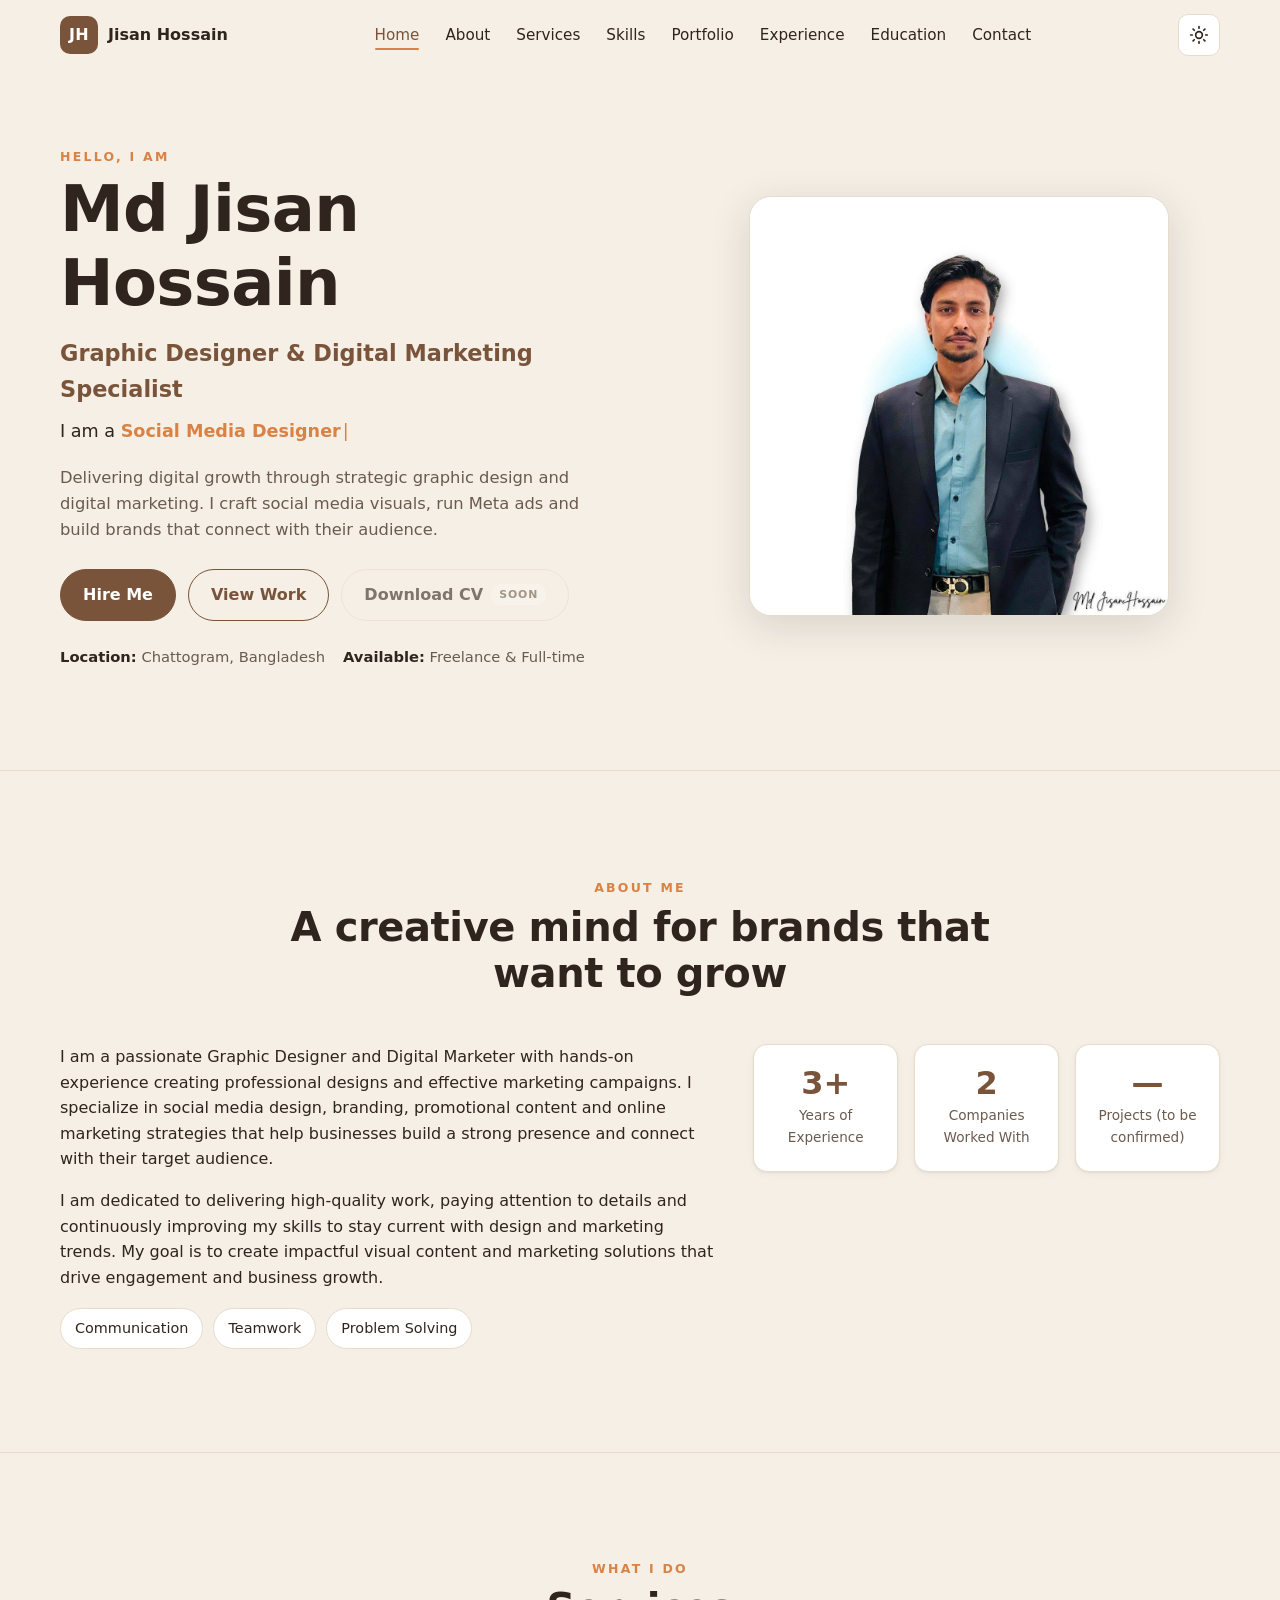
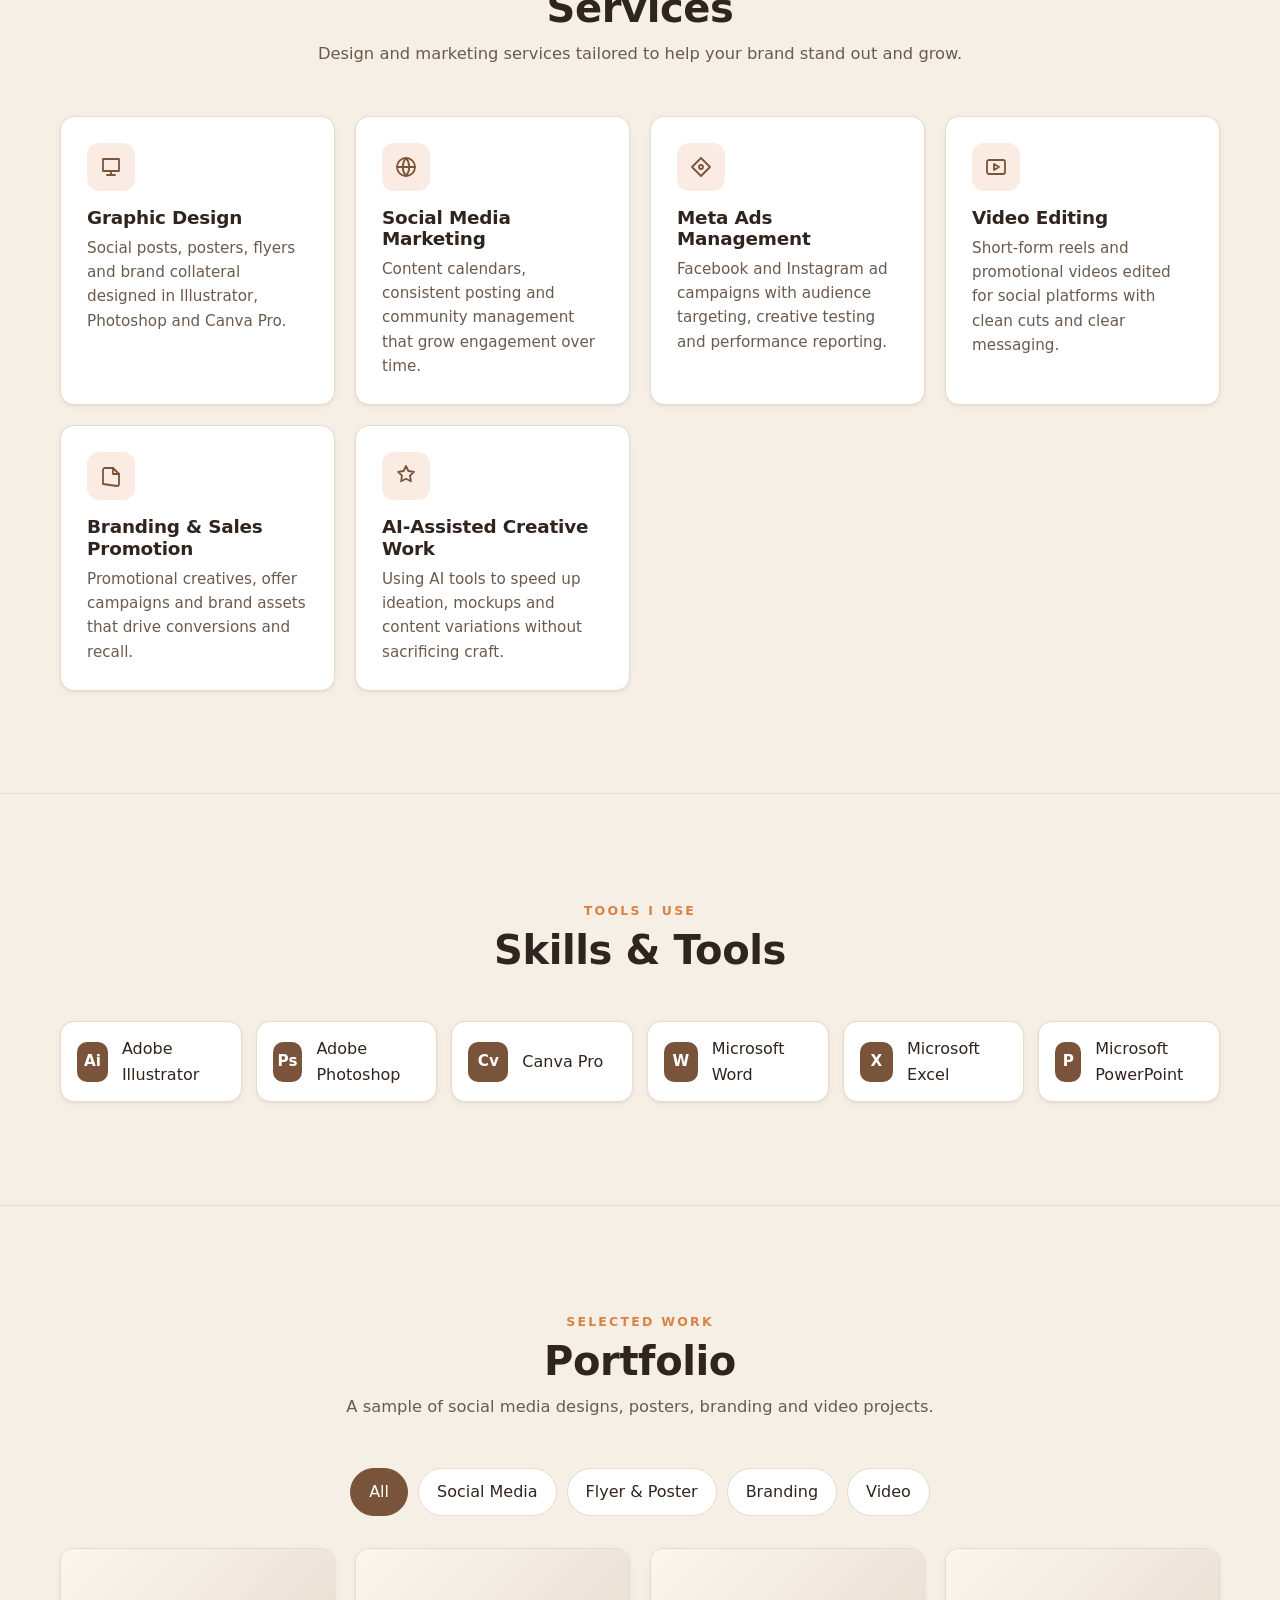
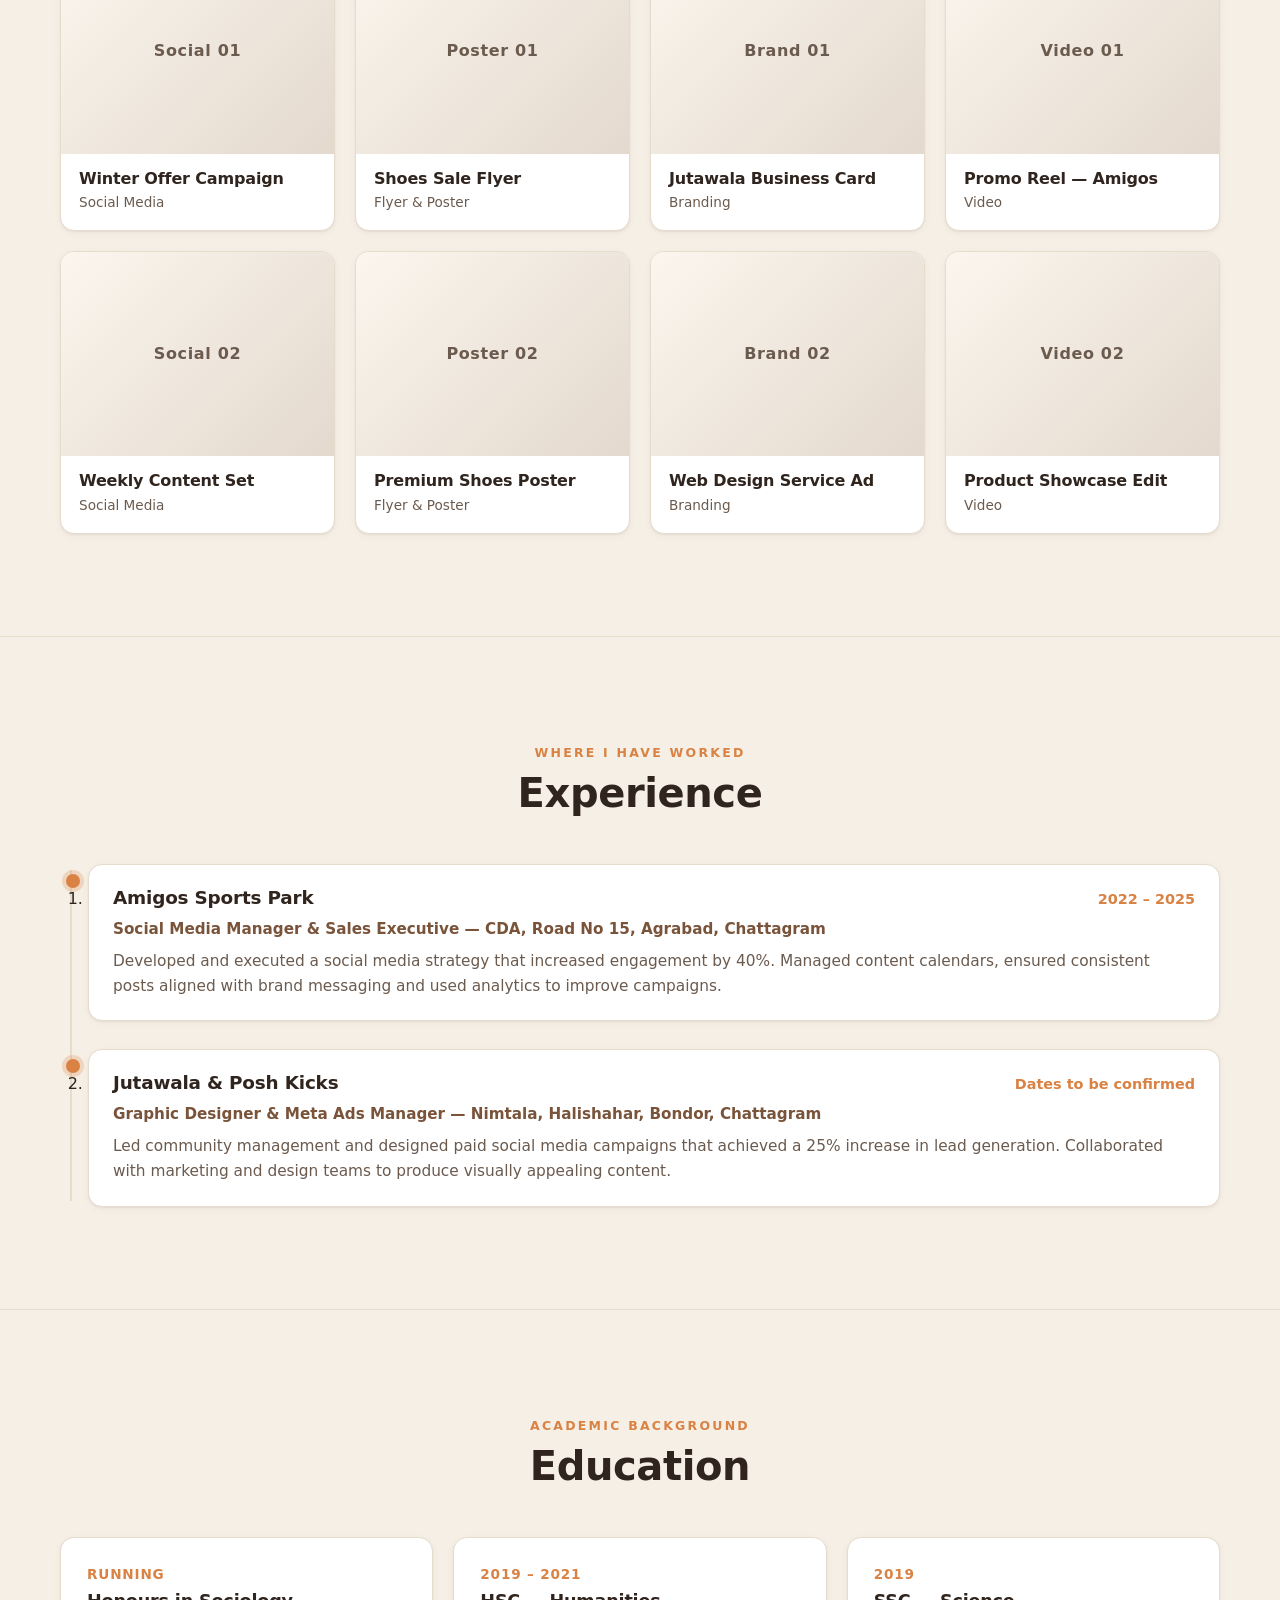
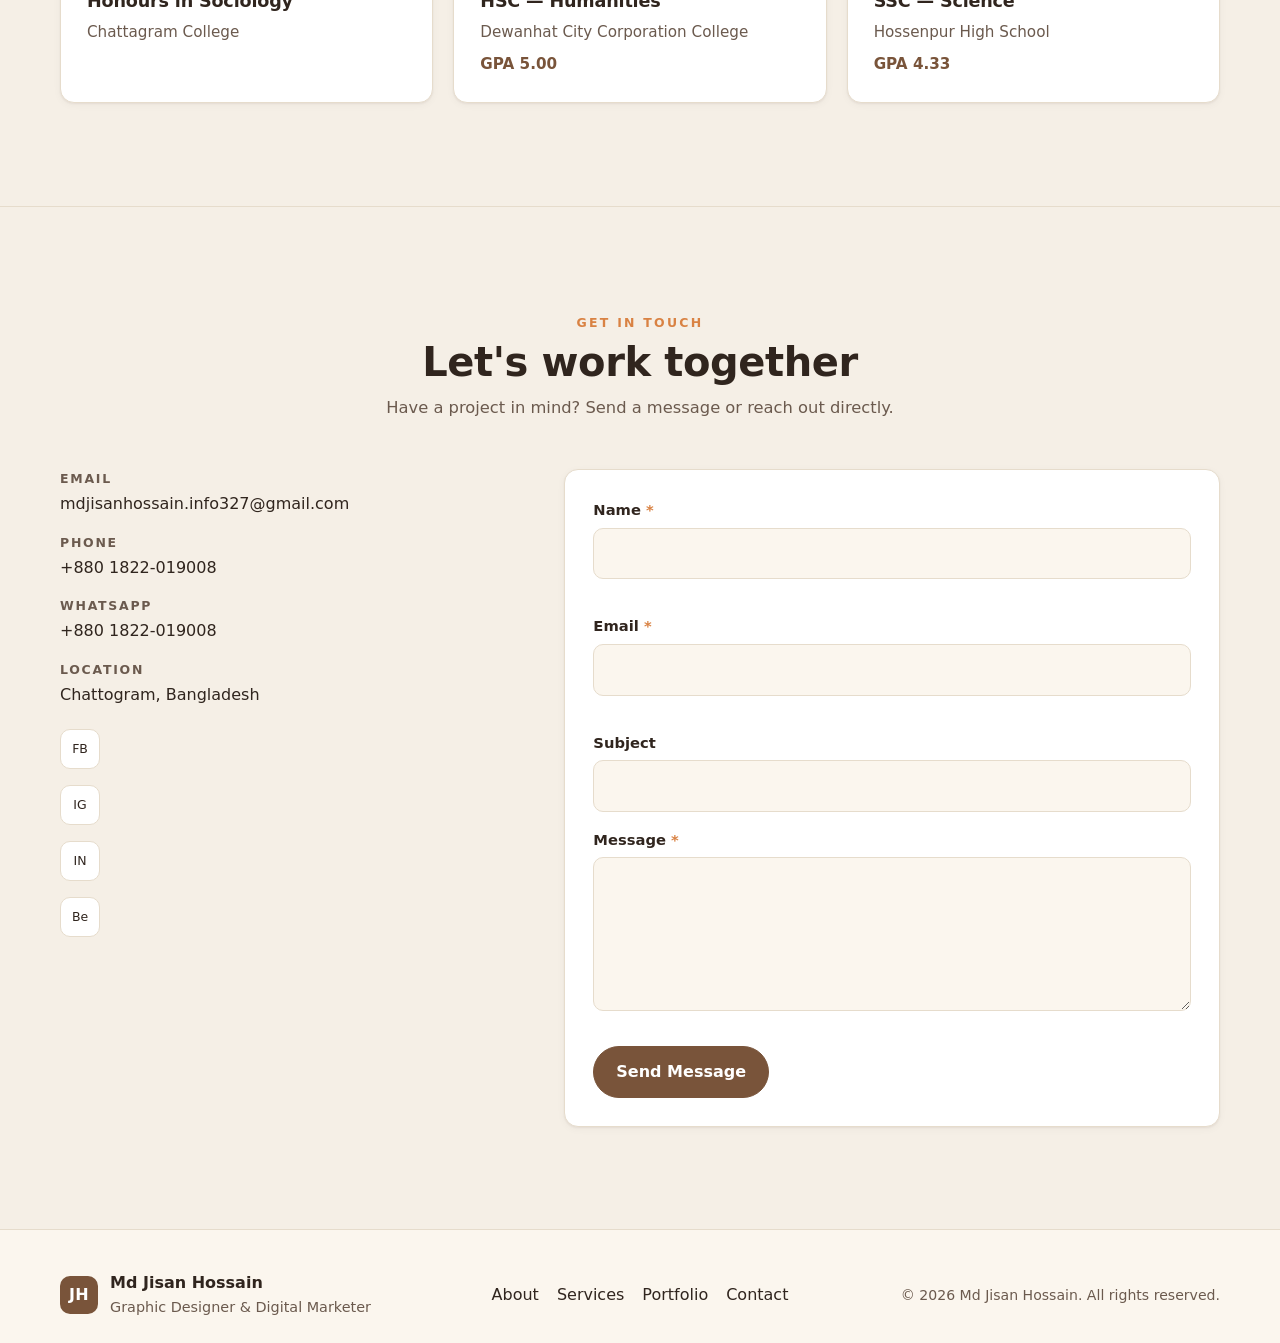
==== index.html @ ae1fb7b4 "Initial commit: Sprint 1 portfolio UI foundation" ====
<!DOCTYPE html>
<html lang="en" data-theme="light">
<head>
  <meta charset="UTF-8" />
  <meta name="viewport" content="width=device-width, initial-scale=1.0" />
  <meta name="description" content="Md Jisan Hossain — Graphic Designer and Digital Marketing Specialist based in Chattogram, Bangladesh. Social media design, Meta Ads, branding and video editing." />
  <meta name="theme-color" content="#79543A" />
  <meta name="robots" content="index, follow" />

  <meta property="og:type" content="website" />
  <meta property="og:title" content="Md Jisan Hossain — Graphic Designer & Digital Marketing Specialist" />
  <meta property="og:description" content="Portfolio of Md Jisan Hossain. Social media design, Meta Ads, branding and video editing." />
  <meta property="og:image" content="assets/images/og-image-placeholder.svg" />
  <meta property="og:locale" content="en_US" />

  <meta name="twitter:card" content="summary_large_image" />
  <meta name="twitter:title" content="Md Jisan Hossain — Portfolio" />
  <meta name="twitter:description" content="Graphic Designer & Digital Marketing Specialist." />
  <meta name="twitter:image" content="assets/images/og-image-placeholder.svg" />

  <link rel="icon" type="image/svg+xml" href="assets/icons/favicon.svg" />
  <link rel="stylesheet" href="css/style.css" />

  <title>Md Jisan Hossain — Graphic Designer & Digital Marketing Specialist</title>

  <script type="application/ld+json">
  {
    "@context": "https://schema.org",
    "@type": "Person",
    "name": "Md Jisan Hossain",
    "jobTitle": "Graphic Designer & Digital Marketing Specialist",
    "worksFor": [
      { "@type": "Organization", "name": "Amigos Sports Park" },
      { "@type": "Organization", "name": "Jutawala & Posh Kicks" }
    ],
    "address": {
      "@type": "PostalAddress",
      "addressLocality": "Chattogram",
      "addressCountry": "BD"
    },
    "knowsAbout": [
      "Graphic Design",
      "Social Media Marketing",
      "Meta Ads",
      "Video Editing",
      "Branding"
    ]
  }
  </script>
</head>
<body>
  <a class="skip-link" href="#main">Skip to main content</a>

  <!-- ========== NAVBAR ========== -->
  <header class="site-header" id="siteHeader">
    <div class="container nav-wrap">
      <a href="#home" class="brand" aria-label="Md Jisan Hossain — Home">
        <span class="brand-mark" aria-hidden="true">JH</span>
        <span class="brand-text">Jisan Hossain</span>
      </a>

      <nav class="nav" id="primaryNav" aria-label="Primary">
        <ul class="nav-list">
          <li><a href="#home" class="nav-link is-active">Home</a></li>
          <li><a href="#about" class="nav-link">About</a></li>
          <li><a href="#services" class="nav-link">Services</a></li>
          <li><a href="#skills" class="nav-link">Skills</a></li>
          <li><a href="#portfolio" class="nav-link">Portfolio</a></li>
          <li><a href="#experience" class="nav-link">Experience</a></li>
          <li><a href="#education" class="nav-link">Education</a></li>
          <li><a href="#contact" class="nav-link">Contact</a></li>
        </ul>
      </nav>

      <div class="nav-actions">
        <button class="theme-toggle" id="themeToggle" type="button" aria-label="Toggle dark mode" aria-pressed="false">
          <svg class="icon icon-sun" viewBox="0 0 24 24" aria-hidden="true"><circle cx="12" cy="12" r="4"/><path d="M12 2v2M12 20v2M4.93 4.93l1.41 1.41M17.66 17.66l1.41 1.41M2 12h2M20 12h2M4.93 19.07l1.41-1.41M17.66 6.34l1.41-1.41"/></svg>
          <svg class="icon icon-moon" viewBox="0 0 24 24" aria-hidden="true"><path d="M21 12.79A9 9 0 1 1 11.21 3 7 7 0 0 0 21 12.79z"/></svg>
        </button>

        <button class="menu-toggle" id="menuToggle" type="button" aria-label="Open menu" aria-expanded="false" aria-controls="primaryNav">
          <span></span><span></span><span></span>
        </button>
      </div>
    </div>
  </header>

  <main id="main">
    <!-- ========== HERO ========== -->
    <section class="section hero" id="home">
      <div class="container hero-grid">
        <div class="hero-text">
          <p class="eyebrow">Hello, I am</p>
          <h1 class="hero-name">Md Jisan Hossain</h1>
          <p class="hero-title">Graphic Designer &amp; Digital Marketing Specialist</p>
          <p class="hero-role">
            I am a
            <span class="typed-text" id="typedText" data-roles='["Social Media Designer","Meta Ads Specialist","Video Editor","Brand Promoter"]'>Social Media Designer</span><span class="typed-caret" aria-hidden="true">|</span>
          </p>
          <p class="hero-desc">
            Delivering digital growth through strategic graphic design and digital marketing. I craft social media visuals, run Meta ads and build brands that connect with their audience.
          </p>
          <div class="hero-cta">
            <a href="#contact" class="btn btn-primary">Hire Me</a>
            <a href="#portfolio" class="btn btn-outline">View Work</a>
            <a href="#" class="btn btn-ghost is-disabled" aria-disabled="true" title="CV coming soon" data-cv-link>
              Download CV
              <span class="badge-soft">soon</span>
            </a>
          </div>
          <ul class="hero-meta">
            <li><strong>Location:</strong> Chattogram, Bangladesh</li>
            <li><strong>Available:</strong> Freelance &amp; Full-time</li>
          </ul>
        </div>

        <div class="hero-visual">
          <div class="portrait-frame">
            <div class="portrait-glow" aria-hidden="true"></div>
            <img
              src="assets/images/jisan-portrait.jpg"
              alt="Portrait of Md Jisan Hossain"
              class="portrait-img"
              width="520" height="520"
              loading="eager"
              decoding="async"
            />
          </div>
        </div>
      </div>
    </section>

    <!-- ========== ABOUT ========== -->
    <section class="section about" id="about">
      <div class="container">
        <header class="section-head">
          <p class="eyebrow">About Me</p>
          <h2 class="section-title">A creative mind for brands that want to grow</h2>
        </header>

        <div class="about-grid">
          <div class="about-copy">
            <p>
              I am a passionate Graphic Designer and Digital Marketer with hands-on experience creating professional designs and effective marketing campaigns. I specialize in social media design, branding, promotional content and online marketing strategies that help businesses build a strong presence and connect with their target audience.
            </p>
            <p>
              I am dedicated to delivering high-quality work, paying attention to details and continuously improving my skills to stay current with design and marketing trends. My goal is to create impactful visual content and marketing solutions that drive engagement and business growth.
            </p>

            <ul class="chip-row" aria-label="Soft skills">
              <li class="chip">Communication</li>
              <li class="chip">Teamwork</li>
              <li class="chip">Problem Solving</li>
            </ul>
          </div>

          <aside class="about-stats" aria-label="Key stats">
            <div class="stat">
              <div class="stat-value" data-count="3">3+</div>
              <div class="stat-label">Years of Experience</div>
            </div>
            <div class="stat">
              <div class="stat-value" data-count="2">2</div>
              <div class="stat-label">Companies Worked With</div>
            </div>
            <div class="stat">
              <div class="stat-value">—</div>
              <div class="stat-label">Projects (to be confirmed)</div>
            </div>
          </aside>
        </div>
      </div>
    </section>

    <!-- ========== SERVICES ========== -->
    <section class="section services" id="services">
      <div class="container">
        <header class="section-head">
          <p class="eyebrow">What I Do</p>
          <h2 class="section-title">Services</h2>
          <p class="section-sub">Design and marketing services tailored to help your brand stand out and grow.</p>
        </header>

        <div class="card-grid">
          <article class="card service-card">
            <div class="card-icon" aria-hidden="true">
              <svg viewBox="0 0 24 24"><path d="M4 4h16v12H4z"/><path d="M8 20h8M12 16v4"/></svg>
            </div>
            <h3>Graphic Design</h3>
            <p>Social posts, posters, flyers and brand collateral designed in Illustrator, Photoshop and Canva Pro.</p>
          </article>

          <article class="card service-card">
            <div class="card-icon" aria-hidden="true">
              <svg viewBox="0 0 24 24"><circle cx="12" cy="12" r="9"/><path d="M3 12h18M12 3a14 14 0 0 1 0 18M12 3a14 14 0 0 0 0 18"/></svg>
            </div>
            <h3>Social Media Marketing</h3>
            <p>Content calendars, consistent posting and community management that grow engagement over time.</p>
          </article>

          <article class="card service-card">
            <div class="card-icon" aria-hidden="true">
              <svg viewBox="0 0 24 24"><path d="M3 12l9-9 9 9-9 9z"/><circle cx="12" cy="12" r="2"/></svg>
            </div>
            <h3>Meta Ads Management</h3>
            <p>Facebook and Instagram ad campaigns with audience targeting, creative testing and performance reporting.</p>
          </article>

          <article class="card service-card">
            <div class="card-icon" aria-hidden="true">
              <svg viewBox="0 0 24 24"><rect x="3" y="5" width="18" height="14" rx="2"/><path d="M10 9l5 3-5 3z"/></svg>
            </div>
            <h3>Video Editing</h3>
            <p>Short-form reels and promotional videos edited for social platforms with clean cuts and clear messaging.</p>
          </article>

          <article class="card service-card">
            <div class="card-icon" aria-hidden="true">
              <svg viewBox="0 0 24 24"><path d="M4 20V6a2 2 0 0 1 2-2h8l6 6v10a2 2 0 0 1-2 2z"/><path d="M14 4v6h6"/></svg>
            </div>
            <h3>Branding &amp; Sales Promotion</h3>
            <p>Promotional creatives, offer campaigns and brand assets that drive conversions and recall.</p>
          </article>

          <article class="card service-card">
            <div class="card-icon" aria-hidden="true">
              <svg viewBox="0 0 24 24"><path d="M12 2l2.4 5 5.6.8-4 3.9.9 5.6L12 14.8 7.1 17.3 8 11.7 4 7.8 9.6 7z"/></svg>
            </div>
            <h3>AI-Assisted Creative Work</h3>
            <p>Using AI tools to speed up ideation, mockups and content variations without sacrificing craft.</p>
          </article>
        </div>
      </div>
    </section>

    <!-- ========== SKILLS / TOOLS ========== -->
    <section class="section skills" id="skills">
      <div class="container">
        <header class="section-head">
          <p class="eyebrow">Tools I Use</p>
          <h2 class="section-title">Skills &amp; Tools</h2>
        </header>

        <ul class="tool-grid" role="list">
          <li class="tool">
            <span class="tool-badge" aria-hidden="true">Ai</span>
            <span class="tool-name">Adobe Illustrator</span>
          </li>
          <li class="tool">
            <span class="tool-badge" aria-hidden="true">Ps</span>
            <span class="tool-name">Adobe Photoshop</span>
          </li>
          <li class="tool">
            <span class="tool-badge" aria-hidden="true">Cv</span>
            <span class="tool-name">Canva Pro</span>
          </li>
          <li class="tool">
            <span class="tool-badge" aria-hidden="true">W</span>
            <span class="tool-name">Microsoft Word</span>
          </li>
          <li class="tool">
            <span class="tool-badge" aria-hidden="true">X</span>
            <span class="tool-name">Microsoft Excel</span>
          </li>
          <li class="tool">
            <span class="tool-badge" aria-hidden="true">P</span>
            <span class="tool-name">Microsoft PowerPoint</span>
          </li>
        </ul>
      </div>
    </section>

    <!-- ========== PORTFOLIO ========== -->
    <section class="section portfolio" id="portfolio">
      <div class="container">
        <header class="section-head">
          <p class="eyebrow">Selected Work</p>
          <h2 class="section-title">Portfolio</h2>
          <p class="section-sub">A sample of social media designs, posters, branding and video projects.</p>
        </header>

        <div class="filter-bar" role="tablist" aria-label="Portfolio filters">
          <button class="filter is-active" role="tab" aria-selected="true" data-filter="all">All</button>
          <button class="filter" role="tab" aria-selected="false" data-filter="social">Social Media</button>
          <button class="filter" role="tab" aria-selected="false" data-filter="poster">Flyer &amp; Poster</button>
          <button class="filter" role="tab" aria-selected="false" data-filter="branding">Branding</button>
          <button class="filter" role="tab" aria-selected="false" data-filter="video">Video</button>
        </div>

        <div class="portfolio-grid" id="portfolioGrid">
          <!-- 8 placeholder items -->
          <figure class="work" data-category="social">
            <div class="work-media"><span class="work-placeholder" aria-hidden="true">Social 01</span></div>
            <figcaption><h3>Winter Offer Campaign</h3><p>Social Media</p></figcaption>
          </figure>
          <figure class="work" data-category="poster">
            <div class="work-media"><span class="work-placeholder" aria-hidden="true">Poster 01</span></div>
            <figcaption><h3>Shoes Sale Flyer</h3><p>Flyer &amp; Poster</p></figcaption>
          </figure>
          <figure class="work" data-category="branding">
            <div class="work-media"><span class="work-placeholder" aria-hidden="true">Brand 01</span></div>
            <figcaption><h3>Jutawala Business Card</h3><p>Branding</p></figcaption>
          </figure>
          <figure class="work" data-category="video">
            <div class="work-media"><span class="work-placeholder" aria-hidden="true">Video 01</span></div>
            <figcaption><h3>Promo Reel — Amigos</h3><p>Video</p></figcaption>
          </figure>
          <figure class="work" data-category="social">
            <div class="work-media"><span class="work-placeholder" aria-hidden="true">Social 02</span></div>
            <figcaption><h3>Weekly Content Set</h3><p>Social Media</p></figcaption>
          </figure>
          <figure class="work" data-category="poster">
            <div class="work-media"><span class="work-placeholder" aria-hidden="true">Poster 02</span></div>
            <figcaption><h3>Premium Shoes Poster</h3><p>Flyer &amp; Poster</p></figcaption>
          </figure>
          <figure class="work" data-category="branding">
            <div class="work-media"><span class="work-placeholder" aria-hidden="true">Brand 02</span></div>
            <figcaption><h3>Web Design Service Ad</h3><p>Branding</p></figcaption>
          </figure>
          <figure class="work" data-category="video">
            <div class="work-media"><span class="work-placeholder" aria-hidden="true">Video 02</span></div>
            <figcaption><h3>Product Showcase Edit</h3><p>Video</p></figcaption>
          </figure>
        </div>
      </div>
    </section>

    <!-- ========== EXPERIENCE ========== -->
    <section class="section experience" id="experience">
      <div class="container">
        <header class="section-head">
          <p class="eyebrow">Where I Have Worked</p>
          <h2 class="section-title">Experience</h2>
        </header>

        <ol class="timeline">
          <li class="timeline-item">
            <div class="timeline-dot" aria-hidden="true"></div>
            <div class="timeline-card">
              <div class="timeline-head">
                <h3>Amigos Sports Park</h3>
                <span class="timeline-period">2022 – 2025</span>
              </div>
              <p class="timeline-role">Social Media Manager &amp; Sales Executive — CDA, Road No 15, Agrabad, Chattagram</p>
              <p>Developed and executed a social media strategy that increased engagement by 40%. Managed content calendars, ensured consistent posts aligned with brand messaging and used analytics to improve campaigns.</p>
            </div>
          </li>

          <li class="timeline-item">
            <div class="timeline-dot" aria-hidden="true"></div>
            <div class="timeline-card">
              <div class="timeline-head">
                <h3>Jutawala &amp; Posh Kicks</h3>
                <span class="timeline-period">Dates to be confirmed</span>
              </div>
              <p class="timeline-role">Graphic Designer &amp; Meta Ads Manager — Nimtala, Halishahar, Bondor, Chattagram</p>
              <p>Led community management and designed paid social media campaigns that achieved a 25% increase in lead generation. Collaborated with marketing and design teams to produce visually appealing content.</p>
            </div>
          </li>
        </ol>
      </div>
    </section>

    <!-- ========== EDUCATION ========== -->
    <section class="section education" id="education">
      <div class="container">
        <header class="section-head">
          <p class="eyebrow">Academic Background</p>
          <h2 class="section-title">Education</h2>
        </header>

        <div class="card-grid edu-grid">
          <article class="card edu-card">
            <p class="edu-year">Running</p>
            <h3>Honours in Sociology</h3>
            <p>Chattagram College</p>
          </article>
          <article class="card edu-card">
            <p class="edu-year">2019 – 2021</p>
            <h3>HSC — Humanities</h3>
            <p>Dewanhat City Corporation College</p>
            <p class="edu-gpa">GPA 5.00</p>
          </article>
          <article class="card edu-card">
            <p class="edu-year">2019</p>
            <h3>SSC — Science</h3>
            <p>Hossenpur High School</p>
            <p class="edu-gpa">GPA 4.33</p>
          </article>
        </div>
      </div>
    </section>

    <!-- ========== CONTACT ========== -->
    <section class="section contact" id="contact">
      <div class="container">
        <header class="section-head">
          <p class="eyebrow">Get In Touch</p>
          <h2 class="section-title">Let's work together</h2>
          <p class="section-sub">Have a project in mind? Send a message or reach out directly.</p>
        </header>

        <div class="contact-grid">
          <aside class="contact-info" aria-label="Contact details">
            <ul>
              <li>
                <span class="info-label">Email</span>
                <a href="mailto:mdjisanhossain.info327@gmail.com">mdjisanhossain.info327@gmail.com</a>
              </li>
              <li>
                <span class="info-label">Phone</span>
                <a href="tel:+8801822019008">+880 1822-019008</a>
              </li>
              <li>
                <span class="info-label">WhatsApp</span>
                <a href="https://wa.me/8801822019008" rel="noopener">+880 1822-019008</a>
              </li>
              <li>
                <span class="info-label">Location</span>
                <span>Chattogram, Bangladesh</span>
              </li>
            </ul>

            <ul class="social-row" aria-label="Social profiles">
              <li><a href="#" aria-label="Facebook (coming soon)" class="social-link">FB</a></li>
              <li><a href="#" aria-label="Instagram (coming soon)" class="social-link">IG</a></li>
              <li><a href="#" aria-label="LinkedIn (coming soon)" class="social-link">IN</a></li>
              <li><a href="#" aria-label="Behance (coming soon)" class="social-link">Be</a></li>
            </ul>
          </aside>

          <form class="contact-form card" id="contactForm" novalidate>
            <div class="field">
              <label for="cf-name">Name <span class="req" aria-hidden="true">*</span></label>
              <input id="cf-name" name="name" type="text" required autocomplete="name" />
              <small class="field-msg" data-for="cf-name"></small>
            </div>
            <div class="field">
              <label for="cf-email">Email <span class="req" aria-hidden="true">*</span></label>
              <input id="cf-email" name="email" type="email" required autocomplete="email" />
              <small class="field-msg" data-for="cf-email"></small>
            </div>
            <div class="field">
              <label for="cf-subject">Subject</label>
              <input id="cf-subject" name="subject" type="text" />
            </div>
            <div class="field">
              <label for="cf-message">Message <span class="req" aria-hidden="true">*</span></label>
              <textarea id="cf-message" name="message" rows="5" required></textarea>
              <small class="field-msg" data-for="cf-message"></small>
            </div>
            <div class="form-footer">
              <button type="submit" class="btn btn-primary">Send Message</button>
              <p class="form-status" id="formStatus" role="status" aria-live="polite"></p>
            </div>
          </form>
        </div>
      </div>
    </section>
  </main>

  <!-- ========== FOOTER ========== -->
  <footer class="site-footer">
    <div class="container footer-wrap">
      <div class="footer-brand">
        <span class="brand-mark" aria-hidden="true">JH</span>
        <div>
          <p class="footer-name">Md Jisan Hossain</p>
          <p class="footer-tag">Graphic Designer &amp; Digital Marketer</p>
        </div>
      </div>

      <ul class="footer-nav" aria-label="Footer">
        <li><a href="#about">About</a></li>
        <li><a href="#services">Services</a></li>
        <li><a href="#portfolio">Portfolio</a></li>
        <li><a href="#contact">Contact</a></li>
      </ul>

      <p class="footer-copy">&copy; <span id="year">2026</span> Md Jisan Hossain. All rights reserved.</p>
    </div>

    <button class="to-top" id="toTop" type="button" aria-label="Back to top">
      <svg viewBox="0 0 24 24" aria-hidden="true"><path d="M12 5l-7 7h4v7h6v-7h4z"/></svg>
    </button>
  </footer>

  <script src="js/config.js"></script>
  <script src="js/main.js"></script>
</body>
</html>
---- css/style.css ----
/* =========================================================
   Md Jisan Hossain — Portfolio
   Sprint 1: Foundation & UI (mobile-first, responsive)
   ========================================================= */

/* ---------- Tokens ---------- */
:root {
  --beige: #F5EFE6;
  --brown: #79543A;
  --brown-dark: #5B3F2A;
  --brown-darker: #30251E;
  --orange: #D98243;
  --orange-dark: #B96A32;
  --surface: #FFFFFF;
  --surface-2: #FBF6EE;
  --ink: #30251E;
  --ink-muted: #6B5A4E;
  --border: #E6DCCC;
  --dark-bg: #211C18;
  --dark-surface: #2A231D;
  --dark-surface-2: #342C24;
  --dark-border: #40352C;
  --dark-ink: #F3EADD;
  --dark-ink-muted: #BFB1A0;

  --bg: var(--beige);
  --fg: var(--ink);
  --muted: var(--ink-muted);
  --card: var(--surface);
  --card-2: var(--surface-2);
  --line: var(--border);
  --accent: var(--orange);
  --accent-ink: #fff;
  --brand: var(--brown);

  --radius: 14px;
  --radius-lg: 22px;
  --radius-pill: 999px;
  --shadow-sm: 0 1px 2px rgba(48,37,30,.06), 0 2px 8px rgba(48,37,30,.04);
  --shadow-md: 0 4px 14px rgba(48,37,30,.08), 0 10px 30px rgba(48,37,30,.06);
  --shadow-lg: 0 10px 40px rgba(48,37,30,.14);

  --maxw: 1200px;
  --gutter: 20px;
  --section-y: clamp(56px, 8vw, 112px);

  --font-head: "Manrope", ui-sans-serif, system-ui, -apple-system, "Segoe UI", Roboto, "Helvetica Neue", Arial, sans-serif;
  --font-body: "Inter", ui-sans-serif, system-ui, -apple-system, "Segoe UI", Roboto, "Helvetica Neue", Arial, sans-serif;

  --t-fast: 160ms ease;
  --t-med: 240ms ease;
}

:root[data-theme="dark"] {
  --bg: var(--dark-bg);
  --fg: var(--dark-ink);
  --muted: var(--dark-ink-muted);
  --card: var(--dark-surface);
  --card-2: var(--dark-surface-2);
  --line: var(--dark-border);
  --brand: #D7A47F;
  --accent: #E59255;
  --accent-ink: #1A130D;
  --shadow-sm: 0 1px 2px rgba(0,0,0,.3), 0 2px 8px rgba(0,0,0,.25);
  --shadow-md: 0 4px 14px rgba(0,0,0,.35), 0 10px 30px rgba(0,0,0,.3);
  --shadow-lg: 0 10px 40px rgba(0,0,0,.45);
}

/* ---------- Reset ---------- */
*, *::before, *::after { box-sizing: border-box; }
html { scroll-behavior: smooth; -webkit-text-size-adjust: 100%; }
body {
  margin: 0;
  font-family: var(--font-body);
  color: var(--fg);
  background: var(--bg);
  line-height: 1.6;
  -webkit-font-smoothing: antialiased;
  text-rendering: optimizeLegibility;
  overflow-x: hidden;
}
img, svg, video { display: block; max-width: 100%; }
img { height: auto; }
button { font: inherit; cursor: pointer; }
a { color: var(--brand); text-decoration: none; transition: color var(--t-fast); }
a:hover { color: var(--accent); }
ul { list-style: none; margin: 0; padding: 0; }
h1,h2,h3,h4 { font-family: var(--font-head); color: var(--fg); line-height: 1.15; margin: 0 0 .5em; letter-spacing: -0.01em; }
p { margin: 0 0 1em; }

:focus-visible {
  outline: 3px solid var(--accent);
  outline-offset: 3px;
  border-radius: 6px;
}

.skip-link {
  position: absolute; left: -9999px; top: 8px;
  background: var(--brand); color: #fff; padding: 10px 14px; border-radius: 8px;
  z-index: 1000;
}
.skip-link:focus { left: 8px; }

/* ---------- Layout ---------- */
.container {
  width: 100%;
  max-width: var(--maxw);
  margin: 0 auto;
  padding: 0 var(--gutter);
}
.section {
  padding-top: var(--section-y);
  padding-bottom: var(--section-y);
}
.section + .section { border-top: 1px solid var(--line); }

.section-head { text-align: center; max-width: 720px; margin: 0 auto 48px; }
.section-title { font-size: clamp(1.75rem, 3.5vw, 2.5rem); margin-bottom: 10px; }
.section-sub { color: var(--muted); font-size: 1.02rem; }
.eyebrow {
  display: inline-block;
  font-size: .78rem; letter-spacing: .18em; text-transform: uppercase;
  color: var(--accent); font-weight: 700; margin: 0 0 .5em;
}

/* ---------- Buttons ---------- */
.btn {
  display: inline-flex; align-items: center; justify-content: center; gap: 8px;
  padding: 12px 22px; border-radius: var(--radius-pill);
  font-weight: 600; font-family: var(--font-head);
  border: 1.5px solid transparent;
  transition: transform var(--t-fast), background var(--t-fast), color var(--t-fast), border-color var(--t-fast), box-shadow var(--t-fast);
  min-height: 44px;
  text-align: center;
  white-space: nowrap;
}
.btn-primary { background: var(--brand); color: #fff; border-color: var(--brand); }
.btn-primary:hover { background: var(--brown-dark); border-color: var(--brown-dark); color: #fff; transform: translateY(-1px); box-shadow: var(--shadow-md); }
.btn-outline { background: transparent; color: var(--brand); border-color: var(--brand); }
.btn-outline:hover { background: var(--brand); color: #fff; transform: translateY(-1px); }
.btn-ghost { background: transparent; color: var(--fg); border-color: var(--line); }
.btn-ghost:hover { background: var(--card-2); }
.btn.is-disabled { opacity: .6; cursor: not-allowed; pointer-events: none; }
.badge-soft {
  font-size: .68rem; font-weight: 700; letter-spacing: .08em;
  padding: 2px 8px; border-radius: 999px; background: var(--card-2); color: var(--muted); text-transform: uppercase;
}

/* ---------- Header / Nav ---------- */
.site-header {
  position: sticky; top: 0; z-index: 100;
  background: color-mix(in srgb, var(--bg) 85%, transparent);
  backdrop-filter: saturate(140%) blur(10px);
  -webkit-backdrop-filter: saturate(140%) blur(10px);
  border-bottom: 1px solid transparent;
  transition: border-color var(--t-fast), background var(--t-fast);
}
.site-header.is-scrolled { border-bottom-color: var(--line); background: color-mix(in srgb, var(--bg) 95%, transparent); }

.nav-wrap {
  display: flex; align-items: center; justify-content: space-between;
  padding-top: 14px; padding-bottom: 14px; gap: 12px;
}
.brand {
  display: inline-flex; align-items: center; gap: 10px;
  color: var(--fg); font-weight: 700;
}
.brand-mark {
  display: inline-grid; place-items: center;
  width: 38px; height: 38px;
  background: var(--brand); color: #fff;
  border-radius: 10px;
  font-family: var(--font-head); font-weight: 800; letter-spacing: .02em;
}
.brand-text { font-family: var(--font-head); font-weight: 700; }

.nav-list {
  display: flex; gap: 6px; align-items: center;
}
.nav-link {
  color: var(--fg); font-weight: 500; font-size: .95rem;
  padding: 8px 12px; border-radius: 8px;
  position: relative;
}
.nav-link:hover { color: var(--brand); background: color-mix(in srgb, var(--brand) 8%, transparent); }
.nav-link.is-active { color: var(--brand); }
.nav-link.is-active::after {
  content: ""; position: absolute; left: 12px; right: 12px; bottom: 2px;
  height: 2px; background: var(--accent); border-radius: 2px;
}

.nav-actions { display: flex; align-items: center; gap: 8px; }

.theme-toggle, .menu-toggle {
  width: 42px; height: 42px; border-radius: 10px;
  background: var(--card); border: 1px solid var(--line);
  display: inline-grid; place-items: center;
  color: var(--fg);
}
.theme-toggle:hover, .menu-toggle:hover { border-color: var(--brand); color: var(--brand); }
.theme-toggle .icon { width: 20px; height: 20px; stroke: currentColor; fill: none; stroke-width: 2; stroke-linecap: round; stroke-linejoin: round; }
.theme-toggle .icon-moon { display: none; }
:root[data-theme="dark"] .theme-toggle .icon-sun { display: none; }
:root[data-theme="dark"] .theme-toggle .icon-moon { display: block; }

.menu-toggle { display: none; flex-direction: column; gap: 4px; }
.menu-toggle span { display: block; width: 20px; height: 2px; background: currentColor; border-radius: 2px; transition: transform var(--t-fast), opacity var(--t-fast); }
.menu-toggle[aria-expanded="true"] span:nth-child(1) { transform: translateY(6px) rotate(45deg); }
.menu-toggle[aria-expanded="true"] span:nth-child(2) { opacity: 0; }
.menu-toggle[aria-expanded="true"] span:nth-child(3) { transform: translateY(-6px) rotate(-45deg); }

/* ---------- Hero ---------- */
.hero { padding-top: clamp(40px, 6vw, 72px); }
.hero-grid {
  display: grid; grid-template-columns: 1fr; gap: 48px;
  align-items: center;
}
.hero-name {
  font-size: clamp(2.2rem, 6vw, 4rem);
  font-weight: 800;
  margin-bottom: .25em;
}
.hero-title {
  font-family: var(--font-head);
  font-size: clamp(1.1rem, 2.2vw, 1.4rem);
  color: var(--brand); font-weight: 600;
  margin-bottom: .4em;
}
.hero-role {
  font-size: 1.1rem; color: var(--fg);
  font-family: var(--font-head);
  margin-bottom: 1.1em;
  min-height: 1.6em;
}
.typed-text { color: var(--accent); font-weight: 700; }
.typed-caret { color: var(--accent); margin-left: 2px; animation: blink 1s steps(1) infinite; }
@keyframes blink { 50% { opacity: 0; } }

.hero-desc { color: var(--muted); max-width: 560px; margin-bottom: 1.6em; font-size: 1.02rem; }
.hero-cta { display: flex; flex-wrap: wrap; gap: 12px; margin-bottom: 24px; }
.hero-meta { color: var(--muted); font-size: .92rem; display: flex; flex-wrap: wrap; gap: 18px; }
.hero-meta strong { color: var(--fg); font-weight: 600; }

.hero-visual { display: flex; justify-content: center; }
.portrait-frame {
  position: relative;
  width: min(420px, 90vw);
  aspect-ratio: 1 / 1;
  border-radius: var(--radius-lg);
  overflow: hidden;
  background: var(--card-2);
  box-shadow: var(--shadow-lg);
  border: 1px solid var(--line);
}
.portrait-glow {
  position: absolute; inset: -20%;
  background: radial-gradient(closest-side, color-mix(in srgb, var(--accent) 25%, transparent), transparent 70%);
  z-index: 0;
}
.portrait-img {
  position: relative; z-index: 1;
  width: 100%; height: 100%;
  object-fit: cover; object-position: center top;
}

/* ---------- About ---------- */
.about-grid {
  display: grid; grid-template-columns: 1fr; gap: 40px;
}
.chip-row { display: flex; flex-wrap: wrap; gap: 10px; margin-top: 18px; }
.chip {
  padding: 8px 14px; border-radius: var(--radius-pill);
  background: var(--card); border: 1px solid var(--line);
  font-size: .9rem; color: var(--fg); font-weight: 500;
}
.about-stats {
  display: grid; grid-template-columns: repeat(auto-fit, minmax(130px, 1fr)); gap: 16px;
}
.stat {
  background: var(--card); border: 1px solid var(--line); border-radius: var(--radius);
  padding: 22px 18px; text-align: center;
  box-shadow: var(--shadow-sm);
}
.stat-value { font-family: var(--font-head); font-size: 2rem; font-weight: 800; color: var(--brand); line-height: 1; }
.stat-label { font-size: .85rem; color: var(--muted); margin-top: 6px; }

/* ---------- Cards grid ---------- */
.card-grid {
  display: grid; gap: 20px;
  grid-template-columns: repeat(auto-fit, minmax(260px, 1fr));
}
.card {
  background: var(--card); border: 1px solid var(--line);
  border-radius: var(--radius); padding: 26px;
  box-shadow: var(--shadow-sm);
  transition: transform var(--t-med), box-shadow var(--t-med), border-color var(--t-med);
}
.service-card:hover { transform: translateY(-3px); box-shadow: var(--shadow-md); border-color: color-mix(in srgb, var(--brand) 40%, var(--line)); }
.card h3 { font-size: 1.15rem; margin-bottom: 8px; }
.card p { color: var(--muted); margin: 0; font-size: .95rem; }
.card-icon {
  width: 48px; height: 48px; border-radius: 12px;
  background: color-mix(in srgb, var(--accent) 15%, transparent);
  color: var(--brand);
  display: grid; place-items: center;
  margin-bottom: 16px;
}
.card-icon svg { width: 24px; height: 24px; stroke: currentColor; fill: none; stroke-width: 1.8; stroke-linecap: round; stroke-linejoin: round; }

/* ---------- Skills / Tools ---------- */
.tool-grid {
  display: grid; gap: 14px;
  grid-template-columns: repeat(auto-fit, minmax(170px, 1fr));
}
.tool {
  display: flex; align-items: center; gap: 14px;
  background: var(--card); border: 1px solid var(--line);
  border-radius: var(--radius); padding: 14px 16px;
  box-shadow: var(--shadow-sm);
  transition: border-color var(--t-fast), transform var(--t-fast);
}
.tool:hover { border-color: var(--brand); transform: translateY(-2px); }
.tool-badge {
  display: grid; place-items: center;
  width: 40px; height: 40px; border-radius: 10px;
  background: var(--brand); color: #fff;
  font-family: var(--font-head); font-weight: 800; font-size: .95rem;
}
.tool-name { font-weight: 500; }

/* ---------- Portfolio ---------- */
.filter-bar {
  display: flex; flex-wrap: wrap; gap: 10px; justify-content: center;
  margin-bottom: 32px;
}
.filter {
  padding: 10px 18px; border-radius: var(--radius-pill);
  background: var(--card); border: 1px solid var(--line);
  color: var(--fg); font-weight: 500; min-height: 40px;
  transition: all var(--t-fast);
}
.filter:hover { border-color: var(--brand); color: var(--brand); }
.filter.is-active { background: var(--brand); color: #fff; border-color: var(--brand); }

.portfolio-grid {
  display: grid; gap: 20px;
  grid-template-columns: repeat(auto-fill, minmax(260px, 1fr));
}
.work {
  margin: 0;
  background: var(--card); border: 1px solid var(--line);
  border-radius: var(--radius); overflow: hidden;
  box-shadow: var(--shadow-sm);
  transition: transform var(--t-med), box-shadow var(--t-med);
  cursor: zoom-in;
}
.work:hover { transform: translateY(-3px); box-shadow: var(--shadow-md); }
.work-media {
  aspect-ratio: 4 / 3;
  background: linear-gradient(135deg, var(--card-2), color-mix(in srgb, var(--brand) 18%, var(--card-2)));
  display: grid; place-items: center;
  color: var(--muted);
  font-family: var(--font-head); font-weight: 700;
  letter-spacing: .04em;
}
.work-placeholder { font-size: 1rem; }
.work figcaption { padding: 16px 18px; }
.work figcaption h3 { font-size: 1rem; margin-bottom: 4px; }
.work figcaption p { color: var(--muted); font-size: .85rem; margin: 0; }

/* ---------- Timeline (Experience) ---------- */
.timeline { position: relative; padding-left: 28px; margin: 0; }
.timeline::before {
  content: ""; position: absolute; left: 10px; top: 6px; bottom: 6px;
  width: 2px; background: var(--line);
}
.timeline-item { position: relative; margin-bottom: 28px; }
.timeline-item:last-child { margin-bottom: 0; }
.timeline-dot {
  position: absolute; left: -22px; top: 10px;
  width: 14px; height: 14px; border-radius: 50%;
  background: var(--accent);
  box-shadow: 0 0 0 4px color-mix(in srgb, var(--accent) 25%, transparent);
}
.timeline-card {
  background: var(--card); border: 1px solid var(--line);
  border-radius: var(--radius); padding: 22px 24px;
  box-shadow: var(--shadow-sm);
}
.timeline-head {
  display: flex; flex-wrap: wrap; justify-content: space-between; align-items: baseline; gap: 10px;
  margin-bottom: 6px;
}
.timeline-head h3 { font-size: 1.15rem; margin: 0; }
.timeline-period { color: var(--accent); font-weight: 600; font-size: .9rem; }
.timeline-role { color: var(--brand); font-weight: 600; font-size: .95rem; margin: 0 0 8px; }
.timeline-card p:last-child { color: var(--muted); margin: 0; font-size: .96rem; }

/* ---------- Education ---------- */
.edu-card .edu-year { color: var(--accent); font-weight: 700; font-size: .85rem; letter-spacing: .06em; text-transform: uppercase; margin-bottom: 6px; }
.edu-card h3 { font-size: 1.1rem; }
.edu-card .edu-gpa { color: var(--brand); font-weight: 600; margin-top: 8px; }

/* ---------- Contact ---------- */
.contact-grid {
  display: grid; grid-template-columns: 1fr; gap: 28px;
}
.contact-info ul { display: grid; gap: 16px; }
.contact-info li { display: grid; gap: 2px; }
.info-label {
  font-size: .78rem; letter-spacing: .14em; text-transform: uppercase;
  color: var(--muted); font-weight: 700;
}
.contact-info a { color: var(--fg); font-weight: 500; word-break: break-word; }
.contact-info a:hover { color: var(--brand); }

.social-row { display: flex; gap: 10px; margin-top: 22px; }
.social-link {
  display: inline-grid; place-items: center;
  width: 40px; height: 40px; border-radius: 10px;
  background: var(--card); border: 1px solid var(--line);
  font-family: var(--font-head); font-weight: 700; font-size: .78rem;
  color: var(--fg);
}
.social-link:hover { background: var(--brand); color: #fff; border-color: var(--brand); }

.contact-form { display: grid; gap: 16px; padding: 28px; }
.field { display: grid; gap: 6px; }
.field label { font-weight: 600; font-size: .92rem; }
.req { color: var(--accent); }
.field input, .field textarea {
  width: 100%;
  padding: 12px 14px; border-radius: 10px;
  background: var(--card-2); color: var(--fg);
  border: 1.5px solid var(--line);
  font: inherit;
  transition: border-color var(--t-fast), background var(--t-fast);
  min-height: 44px;
}
.field textarea { resize: vertical; min-height: 120px; }
.field input:focus, .field textarea:focus {
  outline: none; border-color: var(--brand);
  background: var(--card);
}
.field-msg { color: #c04a2a; font-size: .82rem; min-height: 1em; }
.form-footer { display: flex; flex-wrap: wrap; align-items: center; gap: 14px; }
.form-status { margin: 0; font-size: .9rem; color: var(--muted); }

/* ---------- Footer ---------- */
.site-footer {
  background: var(--card-2);
  border-top: 1px solid var(--line);
  padding: 40px 0 24px;
  margin-top: 0;
  position: relative;
}
.footer-wrap {
  display: grid; gap: 24px;
  grid-template-columns: 1fr;
  text-align: center;
}
.footer-brand { display: inline-flex; align-items: center; justify-content: center; gap: 12px; }
.footer-name { font-family: var(--font-head); font-weight: 700; margin: 0; }
.footer-tag { color: var(--muted); font-size: .9rem; margin: 0; }
.footer-nav { display: flex; flex-wrap: wrap; justify-content: center; gap: 18px; }
.footer-nav a { color: var(--fg); font-weight: 500; }
.footer-nav a:hover { color: var(--brand); }
.footer-copy { color: var(--muted); font-size: .88rem; margin: 0; }

.to-top {
  position: fixed; right: 20px; bottom: 20px;
  width: 46px; height: 46px; border-radius: 50%;
  background: var(--brand); color: #fff;
  border: none; box-shadow: var(--shadow-md);
  display: grid; place-items: center;
  opacity: 0; pointer-events: none; transform: translateY(8px);
  transition: opacity var(--t-med), transform var(--t-med), background var(--t-fast);
  z-index: 90;
}
.to-top svg { width: 20px; height: 20px; fill: currentColor; }
.to-top:hover { background: var(--brown-dark); }
.to-top.is-visible { opacity: 1; pointer-events: auto; transform: translateY(0); }

/* ---------- Responsive ---------- */
@media (min-width: 768px) {
  .about-grid { grid-template-columns: 1.4fr 1fr; align-items: start; }
  .contact-grid { grid-template-columns: 1fr 1.4fr; gap: 36px; align-items: start; }
  .footer-wrap {
    grid-template-columns: 1fr auto 1fr;
    text-align: left; align-items: center;
  }
  .footer-wrap .footer-copy { text-align: right; }
  .footer-brand { justify-content: flex-start; }
}

@media (min-width: 1024px) {
  .hero-grid { grid-template-columns: 1.1fr 1fr; gap: 64px; }
  .nav-list { gap: 2px; }
}

@media (max-width: 900px) {
  .menu-toggle { display: inline-grid; }
  .nav {
    position: absolute; top: 100%; left: 0; right: 0;
    background: var(--bg); border-bottom: 1px solid var(--line);
    max-height: 0; overflow: hidden; transition: max-height var(--t-med);
  }
  .nav.is-open { max-height: 70vh; }
  .nav-list {
    flex-direction: column; align-items: stretch;
    padding: 12px var(--gutter) 20px; gap: 2px;
  }
  .nav-link { padding: 12px 14px; display: block; }
  .nav-link.is-active::after { display: none; }
  .nav-link.is-active { background: color-mix(in srgb, var(--brand) 10%, transparent); }
}

@media (max-width: 420px) {
  .brand-text { display: none; }
  .btn { padding: 11px 18px; }
  .hero-cta { gap: 10px; }
}

/* ---------- Reduced motion ---------- */
@media (prefers-reduced-motion: reduce) {
  *, *::before, *::after {
    animation-duration: 0.01ms !important;
    animation-iteration-count: 1 !important;
    transition-duration: 0.01ms !important;
    scroll-behavior: auto !important;
  }
  .typed-caret { animation: none; }
}
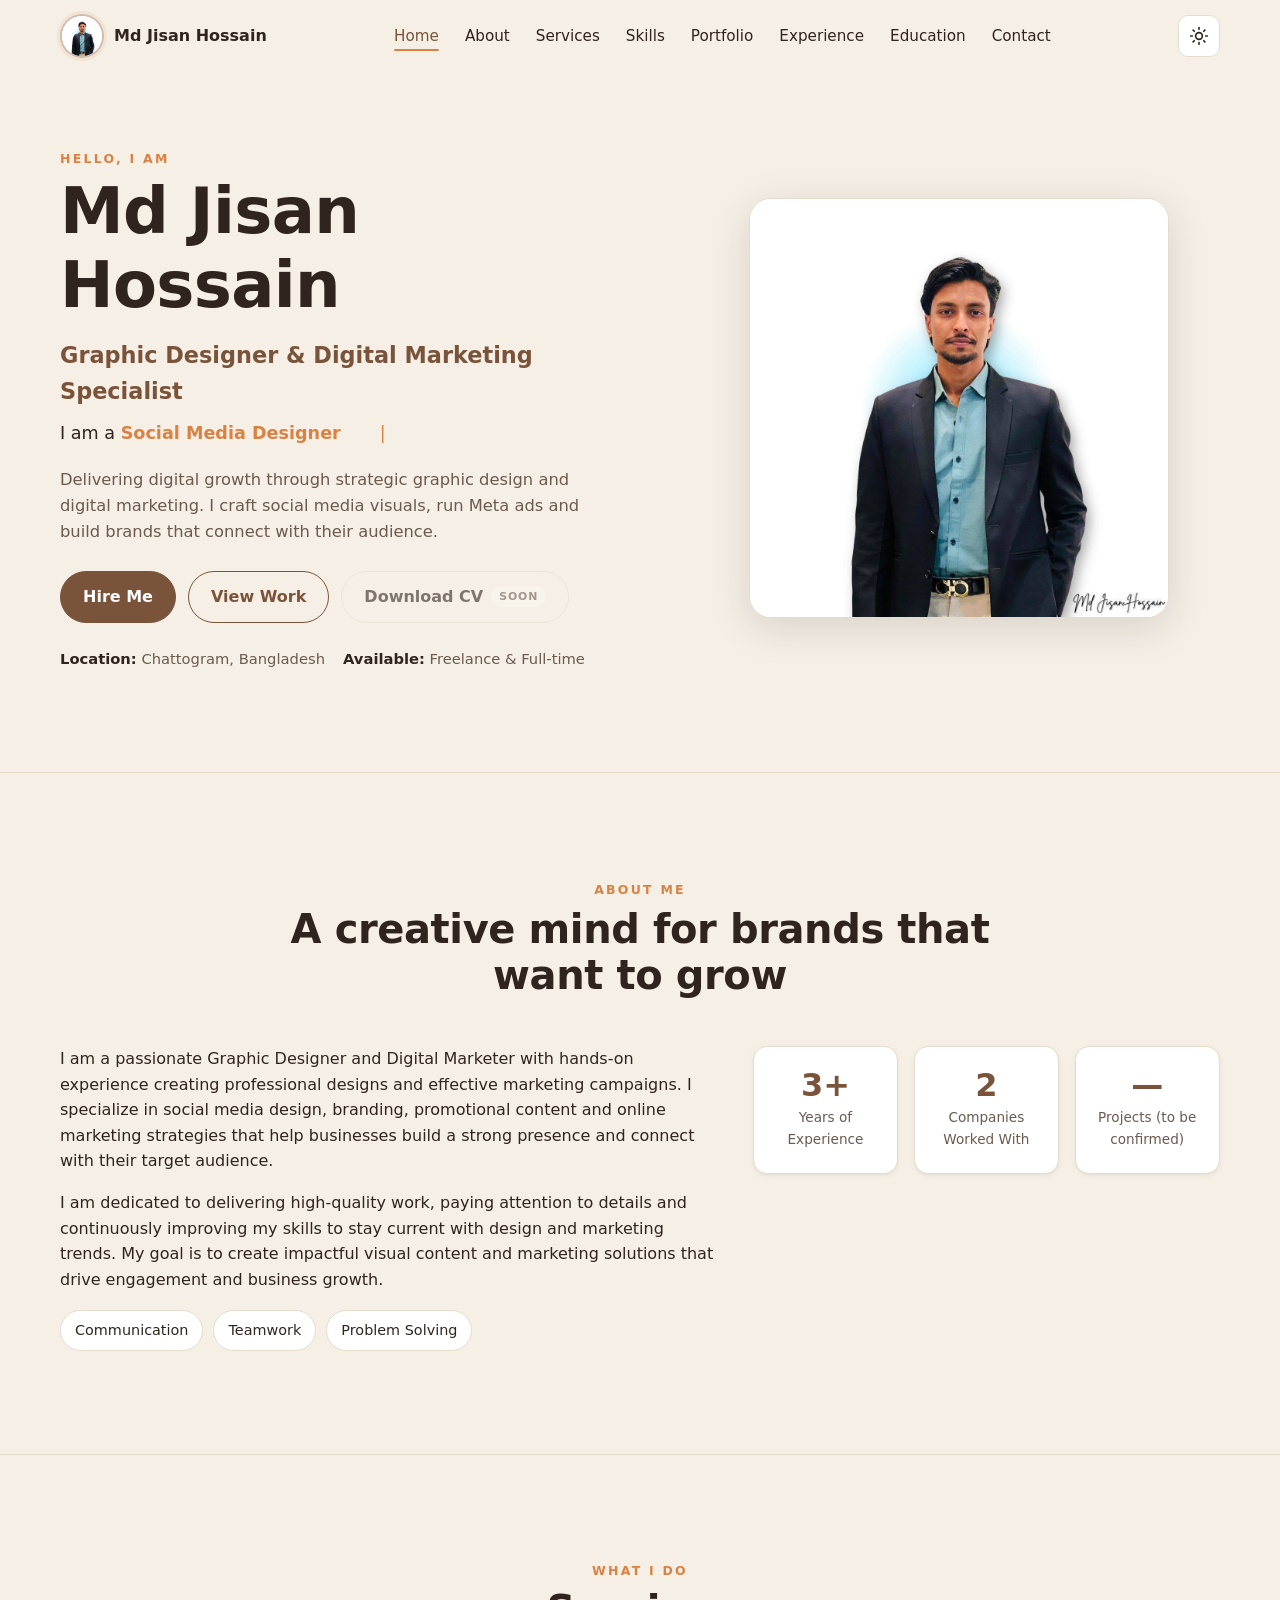
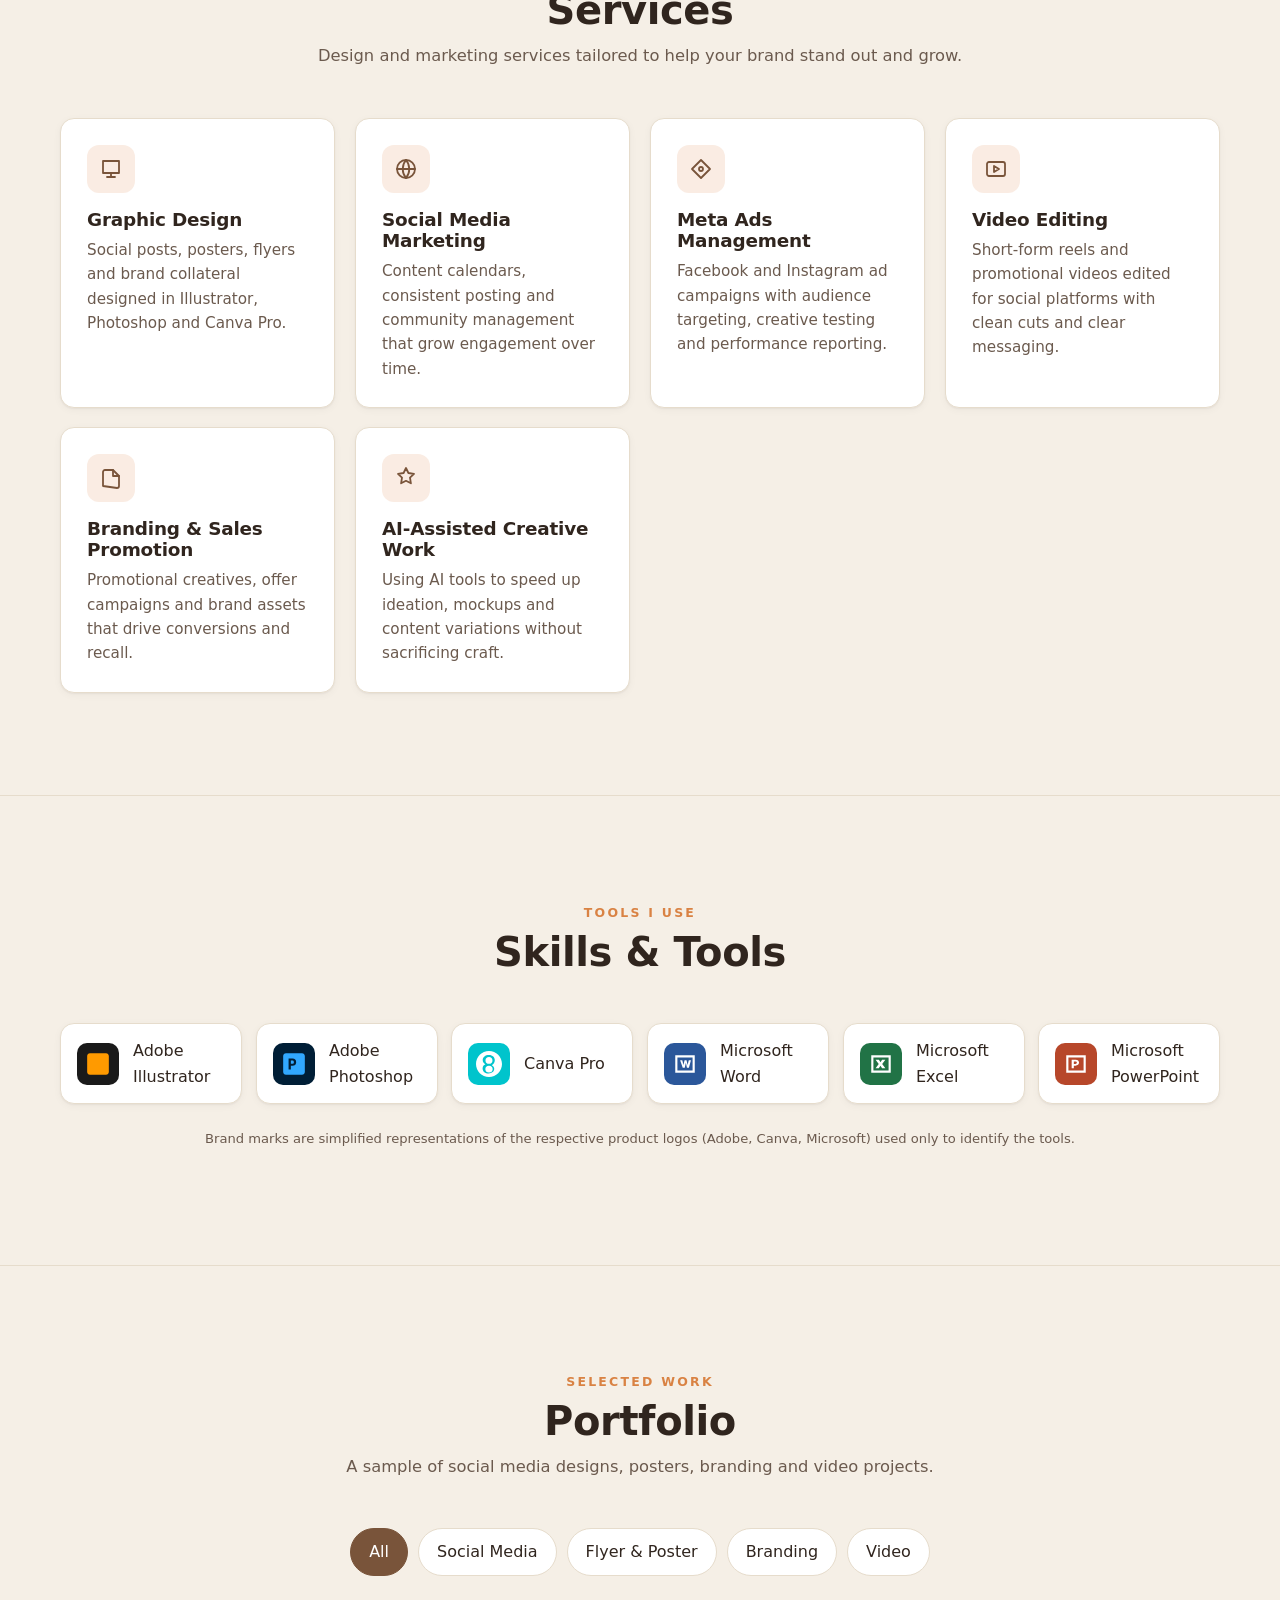
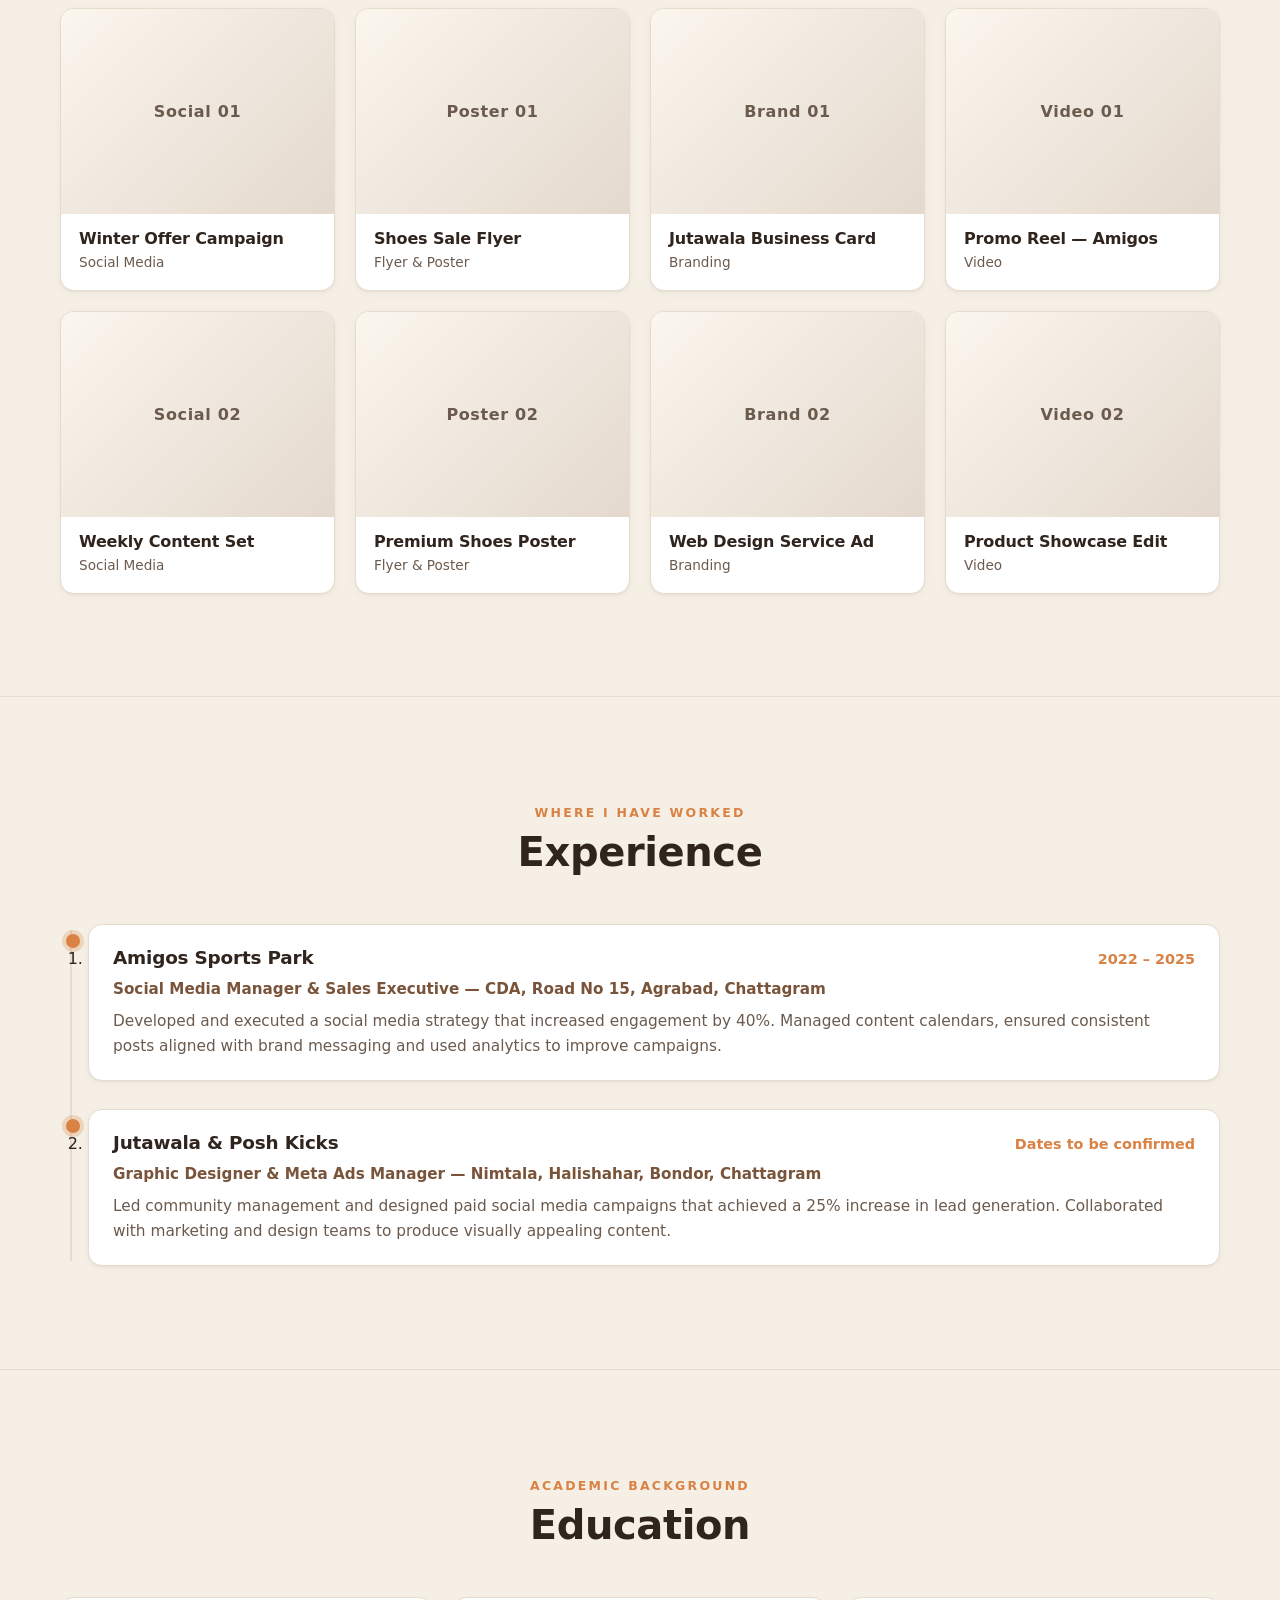
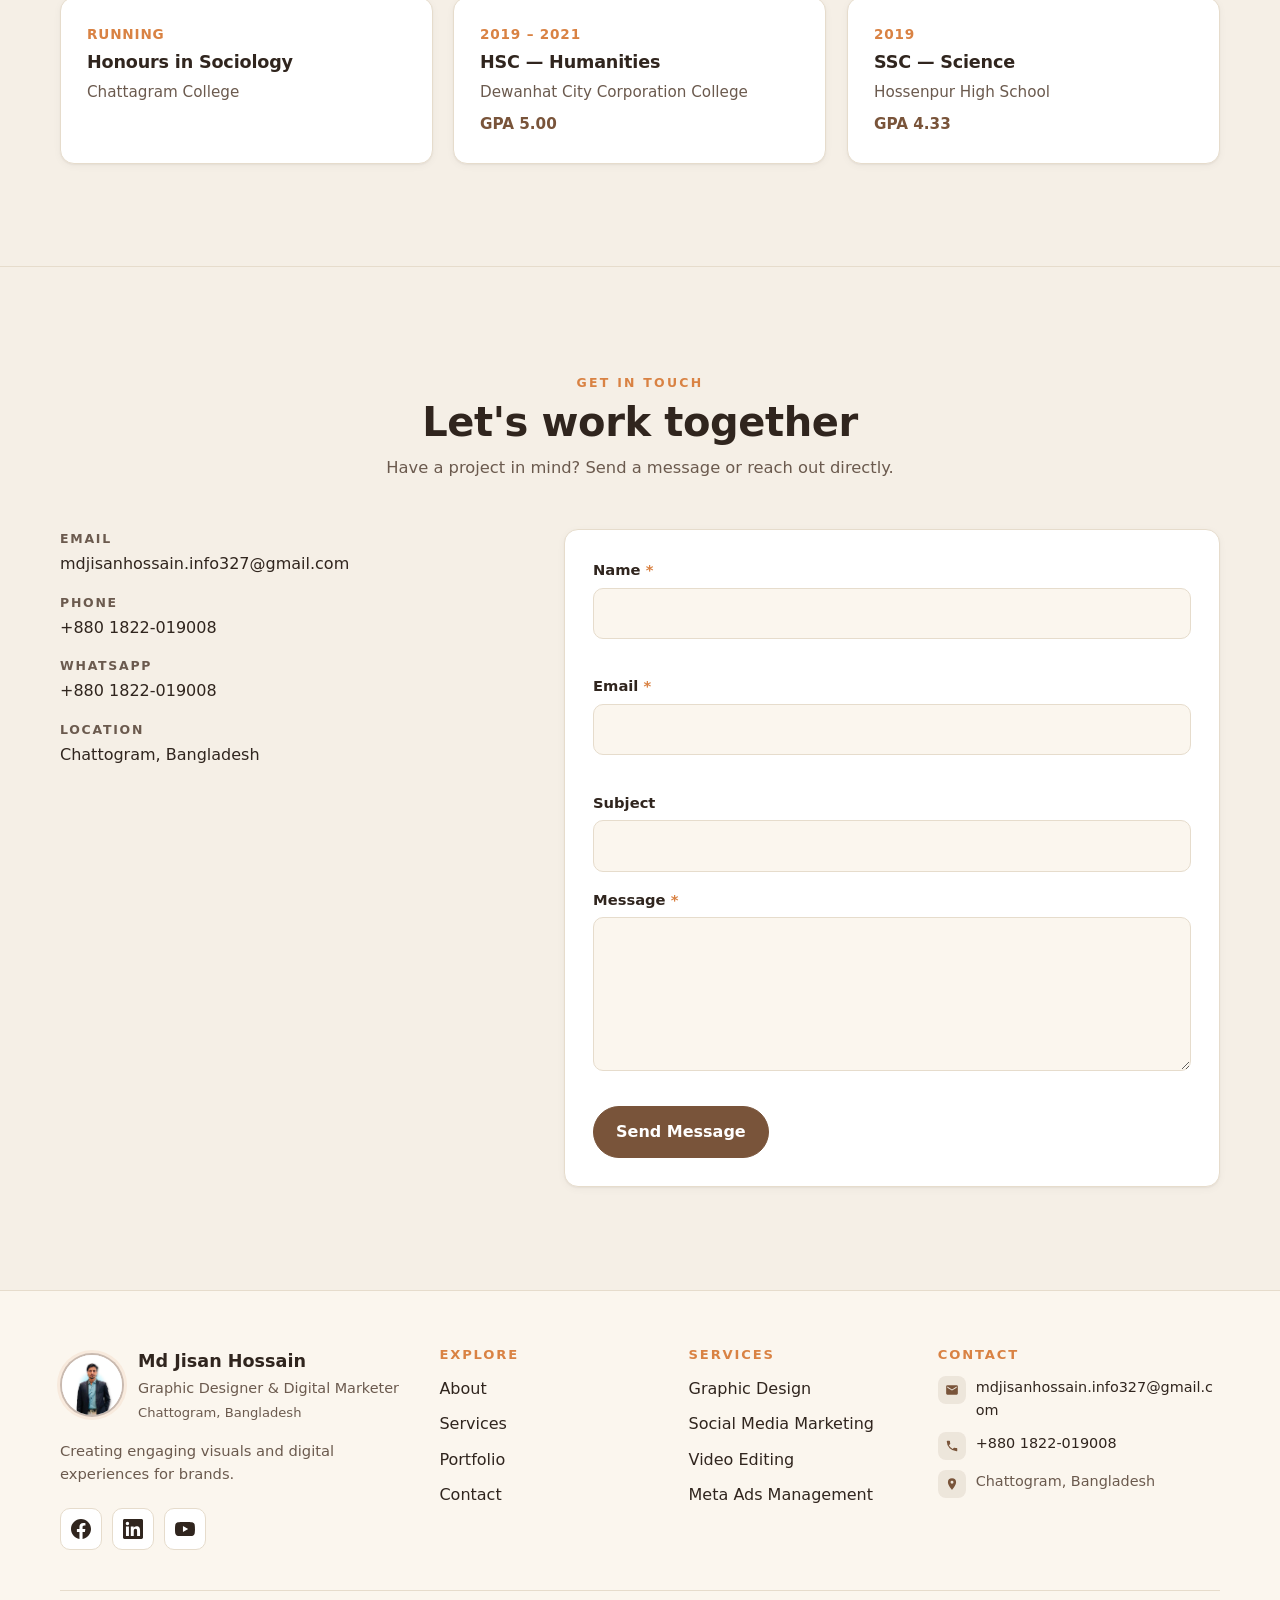
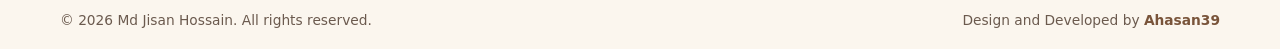
==== commit 1b756b7e: "feat: complete responsive portfolio interactions and footer Sprint 2 through 2.4 — brand icons, inte" ====
--- a/index.html
+++ b/index.html
@@ -22,6 +22,18 @@
   <link rel="stylesheet" href="css/style.css" />
 
   <title>Md Jisan Hossain — Graphic Designer & Digital Marketing Specialist</title>
+
+  <!-- Flash-of-wrong-theme prevention: must run before body paints -->
+  <script>
+    (function () {
+      try {
+        var saved = localStorage.getItem("theme");
+        var sys = window.matchMedia && window.matchMedia("(prefers-color-scheme: dark)").matches;
+        var theme = saved || (sys ? "dark" : "light");
+        document.documentElement.setAttribute("data-theme", theme);
+      } catch (e) {}
+    })();
+  </script>
 
   <script type="application/ld+json">
   {
@@ -55,8 +67,15 @@
   <header class="site-header" id="siteHeader">
     <div class="container nav-wrap">
       <a href="#home" class="brand" aria-label="Md Jisan Hossain — Home">
-        <span class="brand-mark" aria-hidden="true">JH</span>
-        <span class="brand-text">Jisan Hossain</span>
+        <img
+          src="assets/images/jisan-portrait.jpg"
+          alt="Md Jisan Hossain portrait"
+          class="brand-avatar"
+          width="44" height="44"
+          loading="eager" decoding="async"
+          onerror="this.replaceWith(Object.assign(document.createElement('span'),{className:'brand-mark',textContent:'JH','ariaHidden':'true'}))"
+        />
+        <span class="brand-text">Md Jisan Hossain</span>
       </a>
 
       <nav class="nav" id="primaryNav" aria-label="Primary">
@@ -73,7 +92,7 @@
       </nav>
 
       <div class="nav-actions">
-        <button class="theme-toggle" id="themeToggle" type="button" aria-label="Toggle dark mode" aria-pressed="false">
+        <button class="theme-toggle" id="themeToggle" type="button" aria-label="Switch to dark theme" aria-pressed="false">
           <svg class="icon icon-sun" viewBox="0 0 24 24" aria-hidden="true"><circle cx="12" cy="12" r="4"/><path d="M12 2v2M12 20v2M4.93 4.93l1.41 1.41M17.66 17.66l1.41 1.41M2 12h2M20 12h2M4.93 19.07l1.41-1.41M17.66 6.34l1.41-1.41"/></svg>
           <svg class="icon icon-moon" viewBox="0 0 24 24" aria-hidden="true"><path d="M21 12.79A9 9 0 1 1 11.21 3 7 7 0 0 0 21 12.79z"/></svg>
         </button>
@@ -89,7 +108,7 @@
     <!-- ========== HERO ========== -->
     <section class="section hero" id="home">
       <div class="container hero-grid">
-        <div class="hero-text">
+        <div class="hero-text reveal">
           <p class="eyebrow">Hello, I am</p>
           <h1 class="hero-name">Md Jisan Hossain</h1>
           <p class="hero-title">Graphic Designer &amp; Digital Marketing Specialist</p>
@@ -114,7 +133,7 @@
           </ul>
         </div>
 
-        <div class="hero-visual">
+        <div class="hero-visual reveal">
           <div class="portrait-frame">
             <div class="portrait-glow" aria-hidden="true"></div>
             <img
@@ -133,13 +152,13 @@
     <!-- ========== ABOUT ========== -->
     <section class="section about" id="about">
       <div class="container">
-        <header class="section-head">
+        <header class="section-head reveal">
           <p class="eyebrow">About Me</p>
           <h2 class="section-title">A creative mind for brands that want to grow</h2>
         </header>
 
         <div class="about-grid">
-          <div class="about-copy">
+          <div class="about-copy reveal">
             <p>
               I am a passionate Graphic Designer and Digital Marketer with hands-on experience creating professional designs and effective marketing campaigns. I specialize in social media design, branding, promotional content and online marketing strategies that help businesses build a strong presence and connect with their target audience.
             </p>
@@ -154,13 +173,13 @@
             </ul>
           </div>
 
-          <aside class="about-stats" aria-label="Key stats">
+          <aside class="about-stats reveal" aria-label="Key stats">
             <div class="stat">
-              <div class="stat-value" data-count="3">3+</div>
+              <div class="stat-value" data-count-to="3" data-count-suffix="+">0</div>
               <div class="stat-label">Years of Experience</div>
             </div>
             <div class="stat">
-              <div class="stat-value" data-count="2">2</div>
+              <div class="stat-value" data-count-to="2">0</div>
               <div class="stat-label">Companies Worked With</div>
             </div>
             <div class="stat">
@@ -175,14 +194,14 @@
     <!-- ========== SERVICES ========== -->
     <section class="section services" id="services">
       <div class="container">
-        <header class="section-head">
+        <header class="section-head reveal">
           <p class="eyebrow">What I Do</p>
           <h2 class="section-title">Services</h2>
           <p class="section-sub">Design and marketing services tailored to help your brand stand out and grow.</p>
         </header>
 
         <div class="card-grid">
-          <article class="card service-card">
+          <article class="card service-card reveal">
             <div class="card-icon" aria-hidden="true">
               <svg viewBox="0 0 24 24"><path d="M4 4h16v12H4z"/><path d="M8 20h8M12 16v4"/></svg>
             </div>
@@ -190,7 +209,7 @@
             <p>Social posts, posters, flyers and brand collateral designed in Illustrator, Photoshop and Canva Pro.</p>
           </article>
 
-          <article class="card service-card">
+          <article class="card service-card reveal">
             <div class="card-icon" aria-hidden="true">
               <svg viewBox="0 0 24 24"><circle cx="12" cy="12" r="9"/><path d="M3 12h18M12 3a14 14 0 0 1 0 18M12 3a14 14 0 0 0 0 18"/></svg>
             </div>
@@ -198,7 +217,7 @@
             <p>Content calendars, consistent posting and community management that grow engagement over time.</p>
           </article>
 
-          <article class="card service-card">
+          <article class="card service-card reveal">
             <div class="card-icon" aria-hidden="true">
               <svg viewBox="0 0 24 24"><path d="M3 12l9-9 9 9-9 9z"/><circle cx="12" cy="12" r="2"/></svg>
             </div>
@@ -206,7 +225,7 @@
             <p>Facebook and Instagram ad campaigns with audience targeting, creative testing and performance reporting.</p>
           </article>
 
-          <article class="card service-card">
+          <article class="card service-card reveal">
             <div class="card-icon" aria-hidden="true">
               <svg viewBox="0 0 24 24"><rect x="3" y="5" width="18" height="14" rx="2"/><path d="M10 9l5 3-5 3z"/></svg>
             </div>
@@ -214,7 +233,7 @@
             <p>Short-form reels and promotional videos edited for social platforms with clean cuts and clear messaging.</p>
           </article>
 
-          <article class="card service-card">
+          <article class="card service-card reveal">
             <div class="card-icon" aria-hidden="true">
               <svg viewBox="0 0 24 24"><path d="M4 20V6a2 2 0 0 1 2-2h8l6 6v10a2 2 0 0 1-2 2z"/><path d="M14 4v6h6"/></svg>
             </div>
@@ -222,7 +241,7 @@
             <p>Promotional creatives, offer campaigns and brand assets that drive conversions and recall.</p>
           </article>
 
-          <article class="card service-card">
+          <article class="card service-card reveal">
             <div class="card-icon" aria-hidden="true">
               <svg viewBox="0 0 24 24"><path d="M12 2l2.4 5 5.6.8-4 3.9.9 5.6L12 14.8 7.1 17.3 8 11.7 4 7.8 9.6 7z"/></svg>
             </div>
@@ -236,44 +255,57 @@
     <!-- ========== SKILLS / TOOLS ========== -->
     <section class="section skills" id="skills">
       <div class="container">
-        <header class="section-head">
+        <header class="section-head reveal">
           <p class="eyebrow">Tools I Use</p>
           <h2 class="section-title">Skills &amp; Tools</h2>
         </header>
 
         <ul class="tool-grid" role="list">
-          <li class="tool">
-            <span class="tool-badge" aria-hidden="true">Ai</span>
+          <li class="tool reveal">
+            <span class="tool-badge" style="--brand-bg:#1A1A1A;--brand-fg:#FF9A00" aria-hidden="true">
+              <svg viewBox="0 0 24 24" fill="currentColor"><path d="M9.6 10.4l1 2.8h-2zM12.7 15.9h-3.4l-.8 2H6l3.8-9.6h2.4l3.8 9.6h-2.4l-.9-2zM4.615 2h14.77C20.822 2 22 3.178 22 4.615v14.77C22 20.822 20.822 22 19.385 22H4.615C3.178 22 2 20.822 2 19.385V4.615C2 3.178 3.178 2 4.615 2z"/></svg>
+            </span>
             <span class="tool-name">Adobe Illustrator</span>
           </li>
-          <li class="tool">
-            <span class="tool-badge" aria-hidden="true">Ps</span>
+          <li class="tool reveal">
+            <span class="tool-badge" style="--brand-bg:#001E36;--brand-fg:#31A8FF" aria-hidden="true">
+              <svg viewBox="0 0 24 24" fill="currentColor"><path d="M4.615 2h14.77C20.822 2 22 3.178 22 4.615v14.77C22 20.822 20.822 22 19.385 22H4.615C3.178 22 2 20.822 2 19.385V4.615C2 3.178 3.178 2 4.615 2zM7 7v10h2.1v-3.4h1.6c1.9 0 3.3-1.1 3.3-3.3 0-2-1.3-3.3-3.3-3.3H7zm2.1 1.8h1.5c.8 0 1.3.5 1.3 1.5s-.5 1.5-1.3 1.5H9.1V8.8zM17 10.6c-.6 0-1 .3-1 .8s.3.7 1.1.9c1.5.3 2.2.9 2.2 2.1 0 1.4-1 2.2-2.7 2.2-1 0-1.9-.3-2.5-.8V13.9c.6.4 1.5.8 2.4.8.7 0 1-.2 1-.6 0-.3-.3-.6-1.1-.8-1.5-.3-2.1-1-2.1-2.1 0-1.3 1-2.2 2.6-2.2.9 0 1.6.2 2.2.6v1.7c-.6-.4-1.4-.7-2.1-.7z"/></svg>
+            </span>
             <span class="tool-name">Adobe Photoshop</span>
           </li>
-          <li class="tool">
-            <span class="tool-badge" aria-hidden="true">Cv</span>
+          <li class="tool reveal">
+            <span class="tool-badge" style="--brand-bg:#00C4CC;--brand-fg:#FFFFFF" aria-hidden="true">
+              <svg viewBox="0 0 24 24" fill="currentColor"><path d="M12 0C5.385 0 0 5.385 0 12s5.385 12 12 12 12-5.385 12-12S18.615 0 12 0zm0 3.6c3.33 0 5.35 2.08 5.35 4.96 0 2.1-1.14 3.56-2.71 4.49 1.38.63 2.18 1.85 2.18 3.44 0 2.46-2.03 4.27-5.25 4.27-3.11 0-5.47-1.86-5.47-4.64 0-1.76.98-3.14 2.56-3.8-1.49-.9-2.46-2.3-2.46-4.1C6.2 5.52 8.5 3.6 12 3.6zm0 1.9c-2 0-3.26 1.28-3.26 3.17 0 1.87 1.3 3.14 3.26 3.14 1.96 0 3.21-1.27 3.21-3.14 0-1.9-1.25-3.17-3.21-3.17zm0 8.1c-2.14 0-3.4 1.34-3.4 3.14 0 1.84 1.37 3.03 3.4 3.03 2.03 0 3.4-1.19 3.4-3.03 0-1.8-1.26-3.14-3.4-3.14z"/></svg>
+            </span>
             <span class="tool-name">Canva Pro</span>
           </li>
-          <li class="tool">
-            <span class="tool-badge" aria-hidden="true">W</span>
+          <li class="tool reveal">
+            <span class="tool-badge" style="--brand-bg:#2B579A;--brand-fg:#FFFFFF" aria-hidden="true">
+              <svg viewBox="0 0 24 24" fill="currentColor"><path d="M3 4h18v16H3V4zm2 2v12h14V6H5zm2.5 2.5h2L10.6 13l1-4.5h1.8l1 4.5 1.1-4.5h2L15.6 15.5h-1.8l-1-4.6-1 4.6H9.9L7.5 8.5z"/></svg>
+            </span>
             <span class="tool-name">Microsoft Word</span>
           </li>
-          <li class="tool">
-            <span class="tool-badge" aria-hidden="true">X</span>
+          <li class="tool reveal">
+            <span class="tool-badge" style="--brand-bg:#217346;--brand-fg:#FFFFFF" aria-hidden="true">
+              <svg viewBox="0 0 24 24" fill="currentColor"><path d="M3 4h18v16H3V4zm2 2v12h14V6H5zm2 2h3.1l1.4 2.4L13 8h3l-2.9 4L16 16h-3l-1.5-2.5L10 16H7l2.9-4L7 8z"/></svg>
+            </span>
             <span class="tool-name">Microsoft Excel</span>
           </li>
-          <li class="tool">
-            <span class="tool-badge" aria-hidden="true">P</span>
+          <li class="tool reveal">
+            <span class="tool-badge" style="--brand-bg:#B7472A;--brand-fg:#FFFFFF" aria-hidden="true">
+              <svg viewBox="0 0 24 24" fill="currentColor"><path d="M3 4h18v16H3V4zm2 2v12h14V6H5zm3 2h3.6c2 0 3.2 1 3.2 2.7 0 1.8-1.3 2.8-3.3 2.8H10v2.5H8V8zm2 1.6v2.3h1.4c.9 0 1.4-.4 1.4-1.2 0-.8-.5-1.1-1.4-1.1H10z"/></svg>
+            </span>
             <span class="tool-name">Microsoft PowerPoint</span>
           </li>
         </ul>
+        <p class="skills-note">Brand marks are simplified representations of the respective product logos (Adobe, Canva, Microsoft) used only to identify the tools.</p>
       </div>
     </section>
 
     <!-- ========== PORTFOLIO ========== -->
     <section class="section portfolio" id="portfolio">
       <div class="container">
-        <header class="section-head">
+        <header class="section-head reveal">
           <p class="eyebrow">Selected Work</p>
           <h2 class="section-title">Portfolio</h2>
           <p class="section-sub">A sample of social media designs, posters, branding and video projects.</p>
@@ -288,53 +320,53 @@
         </div>
 
         <div class="portfolio-grid" id="portfolioGrid">
-          <!-- 8 placeholder items -->
-          <figure class="work" data-category="social">
-            <div class="work-media"><span class="work-placeholder" aria-hidden="true">Social 01</span></div>
+          <figure class="work reveal" data-category="social">
+            <button type="button" class="work-trigger" data-title="Winter Offer Campaign" data-cat="Social Media"><div class="work-media"><span class="work-placeholder" aria-hidden="true">Social 01</span></div></button>
             <figcaption><h3>Winter Offer Campaign</h3><p>Social Media</p></figcaption>
           </figure>
-          <figure class="work" data-category="poster">
-            <div class="work-media"><span class="work-placeholder" aria-hidden="true">Poster 01</span></div>
+          <figure class="work reveal" data-category="poster">
+            <button type="button" class="work-trigger" data-title="Shoes Sale Flyer" data-cat="Flyer &amp; Poster"><div class="work-media"><span class="work-placeholder" aria-hidden="true">Poster 01</span></div></button>
             <figcaption><h3>Shoes Sale Flyer</h3><p>Flyer &amp; Poster</p></figcaption>
           </figure>
-          <figure class="work" data-category="branding">
-            <div class="work-media"><span class="work-placeholder" aria-hidden="true">Brand 01</span></div>
+          <figure class="work reveal" data-category="branding">
+            <button type="button" class="work-trigger" data-title="Jutawala Business Card" data-cat="Branding"><div class="work-media"><span class="work-placeholder" aria-hidden="true">Brand 01</span></div></button>
             <figcaption><h3>Jutawala Business Card</h3><p>Branding</p></figcaption>
           </figure>
-          <figure class="work" data-category="video">
-            <div class="work-media"><span class="work-placeholder" aria-hidden="true">Video 01</span></div>
+          <figure class="work reveal" data-category="video">
+            <button type="button" class="work-trigger" data-title="Promo Reel — Amigos" data-cat="Video"><div class="work-media"><span class="work-placeholder" aria-hidden="true">Video 01</span></div></button>
             <figcaption><h3>Promo Reel — Amigos</h3><p>Video</p></figcaption>
           </figure>
-          <figure class="work" data-category="social">
-            <div class="work-media"><span class="work-placeholder" aria-hidden="true">Social 02</span></div>
+          <figure class="work reveal" data-category="social">
+            <button type="button" class="work-trigger" data-title="Weekly Content Set" data-cat="Social Media"><div class="work-media"><span class="work-placeholder" aria-hidden="true">Social 02</span></div></button>
             <figcaption><h3>Weekly Content Set</h3><p>Social Media</p></figcaption>
           </figure>
-          <figure class="work" data-category="poster">
-            <div class="work-media"><span class="work-placeholder" aria-hidden="true">Poster 02</span></div>
+          <figure class="work reveal" data-category="poster">
+            <button type="button" class="work-trigger" data-title="Premium Shoes Poster" data-cat="Flyer &amp; Poster"><div class="work-media"><span class="work-placeholder" aria-hidden="true">Poster 02</span></div></button>
             <figcaption><h3>Premium Shoes Poster</h3><p>Flyer &amp; Poster</p></figcaption>
           </figure>
-          <figure class="work" data-category="branding">
-            <div class="work-media"><span class="work-placeholder" aria-hidden="true">Brand 02</span></div>
+          <figure class="work reveal" data-category="branding">
+            <button type="button" class="work-trigger" data-title="Web Design Service Ad" data-cat="Branding"><div class="work-media"><span class="work-placeholder" aria-hidden="true">Brand 02</span></div></button>
             <figcaption><h3>Web Design Service Ad</h3><p>Branding</p></figcaption>
           </figure>
-          <figure class="work" data-category="video">
-            <div class="work-media"><span class="work-placeholder" aria-hidden="true">Video 02</span></div>
+          <figure class="work reveal" data-category="video">
+            <button type="button" class="work-trigger" data-title="Product Showcase Edit" data-cat="Video"><div class="work-media"><span class="work-placeholder" aria-hidden="true">Video 02</span></div></button>
             <figcaption><h3>Product Showcase Edit</h3><p>Video</p></figcaption>
           </figure>
         </div>
+        <p class="portfolio-empty" id="portfolioEmpty" hidden>No items in this category yet.</p>
       </div>
     </section>
 
     <!-- ========== EXPERIENCE ========== -->
     <section class="section experience" id="experience">
       <div class="container">
-        <header class="section-head">
+        <header class="section-head reveal">
           <p class="eyebrow">Where I Have Worked</p>
           <h2 class="section-title">Experience</h2>
         </header>
 
         <ol class="timeline">
-          <li class="timeline-item">
+          <li class="timeline-item reveal">
             <div class="timeline-dot" aria-hidden="true"></div>
             <div class="timeline-card">
               <div class="timeline-head">
@@ -346,7 +378,7 @@
             </div>
           </li>
 
-          <li class="timeline-item">
+          <li class="timeline-item reveal">
             <div class="timeline-dot" aria-hidden="true"></div>
             <div class="timeline-card">
               <div class="timeline-head">
@@ -364,24 +396,24 @@
     <!-- ========== EDUCATION ========== -->
     <section class="section education" id="education">
       <div class="container">
-        <header class="section-head">
+        <header class="section-head reveal">
           <p class="eyebrow">Academic Background</p>
           <h2 class="section-title">Education</h2>
         </header>
 
         <div class="card-grid edu-grid">
-          <article class="card edu-card">
+          <article class="card edu-card reveal">
             <p class="edu-year">Running</p>
             <h3>Honours in Sociology</h3>
             <p>Chattagram College</p>
           </article>
-          <article class="card edu-card">
+          <article class="card edu-card reveal">
             <p class="edu-year">2019 – 2021</p>
             <h3>HSC — Humanities</h3>
             <p>Dewanhat City Corporation College</p>
             <p class="edu-gpa">GPA 5.00</p>
           </article>
-          <article class="card edu-card">
+          <article class="card edu-card reveal">
             <p class="edu-year">2019</p>
             <h3>SSC — Science</h3>
             <p>Hossenpur High School</p>
@@ -394,14 +426,14 @@
     <!-- ========== CONTACT ========== -->
     <section class="section contact" id="contact">
       <div class="container">
-        <header class="section-head">
+        <header class="section-head reveal">
           <p class="eyebrow">Get In Touch</p>
           <h2 class="section-title">Let's work together</h2>
           <p class="section-sub">Have a project in mind? Send a message or reach out directly.</p>
         </header>
 
         <div class="contact-grid">
-          <aside class="contact-info" aria-label="Contact details">
+          <aside class="contact-info reveal" aria-label="Contact details">
             <ul>
               <li>
                 <span class="info-label">Email</span>
@@ -413,7 +445,7 @@
               </li>
               <li>
                 <span class="info-label">WhatsApp</span>
-                <a href="https://wa.me/8801822019008" rel="noopener">+880 1822-019008</a>
+                <a href="https://wa.me/8801822019008" rel="noopener noreferrer" target="_blank">+880 1822-019008</a>
               </li>
               <li>
                 <span class="info-label">Location</span>
@@ -421,24 +453,21 @@
               </li>
             </ul>
 
-            <ul class="social-row" aria-label="Social profiles">
-              <li><a href="#" aria-label="Facebook (coming soon)" class="social-link">FB</a></li>
-              <li><a href="#" aria-label="Instagram (coming soon)" class="social-link">IG</a></li>
-              <li><a href="#" aria-label="LinkedIn (coming soon)" class="social-link">IN</a></li>
-              <li><a href="#" aria-label="Behance (coming soon)" class="social-link">Be</a></li>
+            <ul class="social-row" id="socialRow" aria-label="Social profiles">
+              <!-- Rendered by main.js from config; items with no URL are hidden -->
             </ul>
           </aside>
 
-          <form class="contact-form card" id="contactForm" novalidate>
+          <form class="contact-form card reveal" id="contactForm" novalidate>
             <div class="field">
               <label for="cf-name">Name <span class="req" aria-hidden="true">*</span></label>
-              <input id="cf-name" name="name" type="text" required autocomplete="name" />
-              <small class="field-msg" data-for="cf-name"></small>
+              <input id="cf-name" name="name" type="text" required autocomplete="name" aria-describedby="cf-name-msg" />
+              <small class="field-msg" id="cf-name-msg" data-for="cf-name"></small>
             </div>
             <div class="field">
               <label for="cf-email">Email <span class="req" aria-hidden="true">*</span></label>
-              <input id="cf-email" name="email" type="email" required autocomplete="email" />
-              <small class="field-msg" data-for="cf-email"></small>
+              <input id="cf-email" name="email" type="email" required autocomplete="email" aria-describedby="cf-email-msg" />
+              <small class="field-msg" id="cf-email-msg" data-for="cf-email"></small>
             </div>
             <div class="field">
               <label for="cf-subject">Subject</label>
@@ -446,8 +475,8 @@
             </div>
             <div class="field">
               <label for="cf-message">Message <span class="req" aria-hidden="true">*</span></label>
-              <textarea id="cf-message" name="message" rows="5" required></textarea>
-              <small class="field-msg" data-for="cf-message"></small>
+              <textarea id="cf-message" name="message" rows="5" required aria-describedby="cf-message-msg"></textarea>
+              <small class="field-msg" id="cf-message-msg" data-for="cf-message"></small>
             </div>
             <div class="form-footer">
               <button type="submit" class="btn btn-primary">Send Message</button>
@@ -461,23 +490,79 @@
 
   <!-- ========== FOOTER ========== -->
   <footer class="site-footer">
-    <div class="container footer-wrap">
-      <div class="footer-brand">
-        <span class="brand-mark" aria-hidden="true">JH</span>
-        <div>
-          <p class="footer-name">Md Jisan Hossain</p>
-          <p class="footer-tag">Graphic Designer &amp; Digital Marketer</p>
-        </div>
-      </div>
-
-      <ul class="footer-nav" aria-label="Footer">
-        <li><a href="#about">About</a></li>
-        <li><a href="#services">Services</a></li>
-        <li><a href="#portfolio">Portfolio</a></li>
-        <li><a href="#contact">Contact</a></li>
-      </ul>
-
-      <p class="footer-copy">&copy; <span id="year">2026</span> Md Jisan Hossain. All rights reserved.</p>
+    <div class="container">
+      <div class="footer-top">
+        <div class="footer-profile">
+          <div class="footer-profile-head">
+            <img
+              src="assets/images/jisan-portrait.jpg"
+              alt=""
+              class="footer-avatar"
+              width="64" height="64"
+              loading="lazy" decoding="async"
+            />
+            <div>
+              <p class="footer-name">Md Jisan Hossain</p>
+              <p class="footer-tag">Graphic Designer &amp; Digital Marketer</p>
+              <p class="footer-location">Chattogram, Bangladesh</p>
+            </div>
+          </div>
+          <p class="footer-desc">Creating engaging visuals and digital experiences for brands.</p>
+          <!-- Profile social icons (Facebook, LinkedIn, YouTube).
+               Filled by js/main.js. URLs fall back to "#" placeholders
+               until real profile links are configured in js/config.js. -->
+          <ul class="social-row footer-social" id="socialRowFooter" aria-label="Social profiles"></ul>
+        </div>
+
+        <nav class="footer-col" aria-label="Quick navigation">
+          <h3 class="footer-h">Explore</h3>
+          <ul class="footer-nav">
+            <li><a href="#about">About</a></li>
+            <li><a href="#services">Services</a></li>
+            <li><a href="#portfolio">Portfolio</a></li>
+            <li><a href="#contact">Contact</a></li>
+          </ul>
+        </nav>
+
+        <nav class="footer-col" aria-label="Services">
+          <h3 class="footer-h">Services</h3>
+          <ul class="footer-nav">
+            <li><a href="#services">Graphic Design</a></li>
+            <li><a href="#services">Social Media Marketing</a></li>
+            <li><a href="#services">Video Editing</a></li>
+            <li><a href="#services">Meta Ads Management</a></li>
+          </ul>
+        </nav>
+
+        <div class="footer-col footer-contact">
+          <h3 class="footer-h">Contact</h3>
+          <ul class="footer-contact-list">
+            <li>
+              <span class="footer-contact-icon" aria-hidden="true">
+                <svg viewBox="0 0 24 24"><path fill="currentColor" d="M20 4H4a2 2 0 0 0-2 2v12a2 2 0 0 0 2 2h16a2 2 0 0 0 2-2V6a2 2 0 0 0-2-2zm0 4-8 5-8-5V6l8 5 8-5z"/></svg>
+              </span>
+              <a href="mailto:mdjisanhossain.info327@gmail.com">mdjisanhossain.info327@gmail.com</a>
+            </li>
+            <li>
+              <span class="footer-contact-icon" aria-hidden="true">
+                <svg viewBox="0 0 24 24"><path fill="currentColor" d="M20 15.5c-1.2 0-2.4-.2-3.6-.6a1 1 0 0 0-1 .2l-2.2 2.2a15 15 0 0 1-6.6-6.6L8.8 8.5a1 1 0 0 0 .2-1A11.4 11.4 0 0 1 8.5 4a1 1 0 0 0-1-1H4a1 1 0 0 0-1 1 17 17 0 0 0 17 17 1 1 0 0 0 1-1v-3.5a1 1 0 0 0-1-1z"/></svg>
+              </span>
+              <a href="tel:+8801822019008">+880 1822-019008</a>
+            </li>
+            <li>
+              <span class="footer-contact-icon" aria-hidden="true">
+                <svg viewBox="0 0 24 24"><path fill="currentColor" d="M12 2a7 7 0 0 0-7 7c0 5 7 13 7 13s7-8 7-13a7 7 0 0 0-7-7zm0 9.5A2.5 2.5 0 1 1 12 6.5a2.5 2.5 0 0 1 0 5z"/></svg>
+              </span>
+              <span>Chattogram, Bangladesh</span>
+            </li>
+          </ul>
+        </div>
+      </div>
+
+      <div class="footer-bottom">
+        <p class="footer-copy">&copy; <span id="year">2026</span> Md Jisan Hossain. All rights reserved.</p>
+        <p class="footer-credit">Design and Developed by <a href="https://ahasan39.github.io/" target="_blank" rel="noopener noreferrer">Ahasan39</a></p>
+      </div>
     </div>
 
     <button class="to-top" id="toTop" type="button" aria-label="Back to top">
@@ -485,6 +570,22 @@
     </button>
   </footer>
 
+  <!-- ========== LIGHTBOX ========== -->
+  <div class="lightbox" id="lightbox" role="dialog" aria-modal="true" aria-labelledby="lightboxTitle" aria-hidden="true" hidden>
+    <div class="lightbox-backdrop" data-lb-close></div>
+    <div class="lightbox-panel" role="document">
+      <button type="button" class="lightbox-close" id="lightboxClose" aria-label="Close">
+        <svg viewBox="0 0 24 24" aria-hidden="true"><path d="M6 6l12 12M18 6l-12 12" stroke="currentColor" stroke-width="2" fill="none" stroke-linecap="round"/></svg>
+      </button>
+      <div class="lightbox-media" id="lightboxMedia" aria-hidden="true"></div>
+      <div class="lightbox-caption">
+        <h3 id="lightboxTitle">Portfolio item</h3>
+        <p id="lightboxCat"></p>
+        <p class="lightbox-note">Preview placeholder — real artwork will be added when supplied by the client.</p>
+      </div>
+    </div>
+  </div>
+
   <script src="js/config.js"></script>
   <script src="js/main.js"></script>
 </body>
--- a/css/style.css
+++ b/css/style.css
@@ -172,7 +172,22 @@
   border-radius: 10px;
   font-family: var(--font-head); font-weight: 800; letter-spacing: .02em;
 }
+.brand-avatar {
+  width: 44px; height: 44px;
+  border-radius: 50%;
+  object-fit: cover;
+  object-position: center 20%;
+  background: var(--card-2);
+  border: 2px solid color-mix(in srgb, var(--brand) 35%, transparent);
+  box-shadow: 0 0 0 3px color-mix(in srgb, var(--accent) 10%, transparent);
+  transition: transform var(--t-fast), border-color var(--t-fast);
+  flex-shrink: 0;
+}
+.brand:hover .brand-avatar { transform: scale(1.04); border-color: var(--brand); }
 .brand-text { font-family: var(--font-head); font-weight: 700; }
+@media (max-width: 420px) {
+  .brand-avatar { width: 38px; height: 38px; }
+}
 
 .nav-list {
   display: flex; gap: 6px; align-items: center;
@@ -322,11 +337,17 @@
 .tool:hover { border-color: var(--brand); transform: translateY(-2px); }
 .tool-badge {
   display: grid; place-items: center;
-  width: 40px; height: 40px; border-radius: 10px;
-  background: var(--brand); color: #fff;
-  font-family: var(--font-head); font-weight: 800; font-size: .95rem;
-}
+  width: 42px; height: 42px; border-radius: 10px;
+  background: var(--brand-bg, var(--brand));
+  color: var(--brand-fg, #fff);
+  flex-shrink: 0;
+}
+.tool-badge svg { width: 26px; height: 26px; display: block; }
 .tool-name { font-weight: 500; }
+.skills-note {
+  margin-top: 24px; text-align: center;
+  color: var(--muted); font-size: .82rem;
+}
 
 /* ---------- Portfolio ---------- */
 .filter-bar {
@@ -352,9 +373,17 @@
   border-radius: var(--radius); overflow: hidden;
   box-shadow: var(--shadow-sm);
   transition: transform var(--t-med), box-shadow var(--t-med);
-  cursor: zoom-in;
 }
 .work:hover { transform: translateY(-3px); box-shadow: var(--shadow-md); }
+.work-trigger {
+  display: block; width: 100%; padding: 0; margin: 0;
+  background: none; border: 0; cursor: zoom-in;
+}
+.work-trigger:focus-visible { outline-offset: -3px; }
+.portfolio-empty {
+  text-align: center; color: var(--muted);
+  padding: 32px 0 0; font-style: italic;
+}
 .work-media {
   aspect-ratio: 4 / 3;
   background: linear-gradient(135deg, var(--card-2), color-mix(in srgb, var(--brand) 18%, var(--card-2)));
@@ -414,15 +443,18 @@
 .contact-info a { color: var(--fg); font-weight: 500; word-break: break-word; }
 .contact-info a:hover { color: var(--brand); }
 
-.social-row { display: flex; gap: 10px; margin-top: 22px; }
+.social-row { display: flex; flex-wrap: wrap; gap: 10px; margin-top: 22px; }
+.social-row:empty { display: none; }
 .social-link {
   display: inline-grid; place-items: center;
-  width: 40px; height: 40px; border-radius: 10px;
+  width: 42px; height: 42px; border-radius: 10px;
   background: var(--card); border: 1px solid var(--line);
-  font-family: var(--font-head); font-weight: 700; font-size: .78rem;
   color: var(--fg);
-}
-.social-link:hover { background: var(--brand); color: #fff; border-color: var(--brand); }
+  transition: background var(--t-fast), color var(--t-fast), border-color var(--t-fast), transform var(--t-fast);
+}
+.social-link svg { width: 20px; height: 20px; fill: currentColor; display: block; pointer-events: none; }
+.social-link svg path { fill: currentColor; }
+.social-link:hover { background: var(--brand); color: #fff; border-color: var(--brand); transform: translateY(-2px); }
 
 .contact-form { display: grid; gap: 16px; padding: 28px; }
 .field { display: grid; gap: 6px; }
@@ -450,22 +482,116 @@
 .site-footer {
   background: var(--card-2);
   border-top: 1px solid var(--line);
-  padding: 40px 0 24px;
+  padding: 56px 0 0;
   margin-top: 0;
   position: relative;
 }
-.footer-wrap {
-  display: grid; gap: 24px;
+.footer-top {
+  display: grid; gap: 36px;
   grid-template-columns: 1fr;
-  text-align: center;
-}
-.footer-brand { display: inline-flex; align-items: center; justify-content: center; gap: 12px; }
-.footer-name { font-family: var(--font-head); font-weight: 700; margin: 0; }
-.footer-tag { color: var(--muted); font-size: .9rem; margin: 0; }
-.footer-nav { display: flex; flex-wrap: wrap; justify-content: center; gap: 18px; }
-.footer-nav a { color: var(--fg); font-weight: 500; }
+  padding-bottom: 40px;
+}
+.footer-profile {
+  display: grid; gap: 16px;
+  text-align: left;
+}
+.footer-profile-head {
+  display: flex; align-items: center; gap: 14px;
+}
+.footer-avatar {
+  width: 64px; height: 64px;
+  border-radius: 50%;
+  object-fit: cover;
+  object-position: center 20%;
+  border: 2px solid color-mix(in srgb, var(--brand) 40%, transparent);
+  box-shadow: 0 0 0 3px color-mix(in srgb, var(--accent) 10%, transparent);
+  background: var(--card);
+  flex-shrink: 0;
+}
+.footer-name { font-family: var(--font-head); font-weight: 700; font-size: 1.1rem; margin: 0; color: var(--fg); }
+.footer-tag { color: var(--muted); font-size: .9rem; margin: 2px 0 0; }
+.footer-location { color: var(--muted); font-size: .82rem; margin: 2px 0 0; }
+.footer-desc { color: var(--muted); font-size: .92rem; margin: 0; max-width: 36ch; }
+
+.footer-col { min-width: 0; }
+.footer-h {
+  font-family: var(--font-head);
+  font-size: .82rem;
+  letter-spacing: .14em;
+  text-transform: uppercase;
+  color: var(--accent);
+  margin: 0 0 14px;
+  font-weight: 700;
+}
+.footer-nav { display: flex; flex-direction: column; gap: 10px; }
+.footer-nav a {
+  color: var(--fg); font-weight: 500;
+  display: inline-block;
+}
 .footer-nav a:hover { color: var(--brand); }
-.footer-copy { color: var(--muted); font-size: .88rem; margin: 0; }
+
+/* Footer social row (sits under CTAs in the Profile column) */
+.footer-social { margin-top: 6px; }
+.footer-social:empty { display: none; }
+
+/* Contact column */
+.footer-contact-list { display: grid; gap: 10px; }
+.footer-contact-list li {
+  display: flex; align-items: flex-start; gap: 10px;
+  font-size: .9rem;
+}
+.footer-contact-icon {
+  display: inline-grid; place-items: center;
+  width: 28px; height: 28px; border-radius: 8px;
+  background: color-mix(in srgb, var(--brand) 10%, transparent);
+  color: var(--brand);
+  flex-shrink: 0;
+}
+.footer-contact-icon svg { width: 14px; height: 14px; display: block; }
+.footer-contact-list a {
+  color: var(--fg); font-weight: 500;
+  word-break: break-word; min-width: 0;
+}
+.footer-contact-list a:hover,
+.footer-contact-list a:focus-visible { color: var(--brand); }
+.footer-contact-list li > span:not(.footer-contact-icon) {
+  color: var(--muted);
+}
+
+.footer-bottom {
+  display: flex; flex-wrap: wrap; align-items: center; justify-content: space-between;
+  gap: 12px;
+  padding: 18px 0;
+  border-top: 1px solid var(--line);
+}
+.footer-copy { color: var(--muted); font-size: .86rem; margin: 0; }
+.footer-credit { color: var(--muted); font-size: .86rem; margin: 0; }
+.footer-credit a {
+  color: var(--brand); font-weight: 600;
+  border-bottom: 1px solid transparent;
+  transition: border-color var(--t-fast), color var(--t-fast);
+}
+.footer-credit a:hover,
+.footer-credit a:focus-visible { color: var(--accent); border-bottom-color: var(--accent); }
+
+@media (min-width: 640px) {
+  .footer-top { grid-template-columns: repeat(2, 1fr); align-items: start; column-gap: 32px; }
+  .footer-profile { grid-column: 1 / -1; }
+}
+@media (min-width: 1024px) {
+  .footer-top { grid-template-columns: 1.6fr 1fr 1fr 1.3fr; }
+  .footer-profile { grid-column: auto; }
+}
+@media (max-width: 639px) {
+  .footer-profile { text-align: center; justify-items: center; }
+  .footer-profile-head { flex-direction: column; text-align: center; }
+  .footer-desc { margin-inline: auto; }
+  .footer-social { justify-content: center; }
+  .footer-col { text-align: center; }
+  .footer-nav { align-items: center; }
+  .footer-contact-list li { justify-content: center; }
+  .footer-bottom { justify-content: center; text-align: center; }
+}
 
 .to-top {
   position: fixed; right: 20px; bottom: 20px;
@@ -485,12 +611,6 @@
 @media (min-width: 768px) {
   .about-grid { grid-template-columns: 1.4fr 1fr; align-items: start; }
   .contact-grid { grid-template-columns: 1fr 1.4fr; gap: 36px; align-items: start; }
-  .footer-wrap {
-    grid-template-columns: 1fr auto 1fr;
-    text-align: left; align-items: center;
-  }
-  .footer-wrap .footer-copy { text-align: right; }
-  .footer-brand { justify-content: flex-start; }
 }
 
 @media (min-width: 1024px) {
@@ -521,6 +641,74 @@
   .hero-cta { gap: 10px; }
 }
 
+/* ---------- Scroll reveal ---------- */
+.reveal {
+  opacity: 0;
+  transform: translateY(14px);
+  transition: opacity 520ms ease, transform 520ms ease;
+  will-change: opacity, transform;
+}
+.reveal.is-visible { opacity: 1; transform: none; }
+
+/* ---------- Field error ---------- */
+.field input[aria-invalid="true"], .field textarea[aria-invalid="true"] {
+  border-color: #c04a2a;
+}
+
+/* ---------- Lightbox ---------- */
+.lightbox {
+  position: fixed; inset: 0;
+  display: none; align-items: center; justify-content: center;
+  padding: 20px;
+  z-index: 200;
+}
+.lightbox[aria-hidden="false"] { display: flex; }
+.lightbox-backdrop {
+  position: absolute; inset: 0;
+  background: rgba(10, 7, 4, .72);
+  backdrop-filter: blur(4px);
+  -webkit-backdrop-filter: blur(4px);
+  animation: lb-fade 180ms ease;
+}
+.lightbox-panel {
+  position: relative;
+  width: min(820px, 100%);
+  max-height: 90vh;
+  overflow: auto;
+  background: var(--card);
+  color: var(--fg);
+  border-radius: var(--radius-lg);
+  box-shadow: var(--shadow-lg);
+  padding: 24px;
+  animation: lb-pop 220ms ease;
+}
+.lightbox-close {
+  position: absolute; top: 10px; right: 10px;
+  width: 40px; height: 40px; border-radius: 50%;
+  background: var(--card-2); border: 1px solid var(--line);
+  color: var(--fg);
+  display: grid; place-items: center;
+}
+.lightbox-close:hover { background: var(--brand); color: #fff; border-color: var(--brand); }
+.lightbox-close svg { width: 20px; height: 20px; }
+.lightbox-media {
+  aspect-ratio: 16 / 10;
+  background: linear-gradient(135deg, var(--card-2), color-mix(in srgb, var(--brand) 25%, var(--card-2)));
+  border-radius: var(--radius);
+  display: grid; place-items: center;
+  color: var(--muted); font-family: var(--font-head); font-weight: 700;
+  letter-spacing: .04em;
+  margin: 10px 0 16px;
+}
+.lightbox-caption h3 { margin: 0 0 4px; }
+.lightbox-caption p { margin: 0; color: var(--muted); }
+.lightbox-note { font-size: .85rem; margin-top: 8px !important; font-style: italic; }
+
+body.lb-open { overflow: hidden; }
+
+@keyframes lb-fade { from { opacity: 0; } to { opacity: 1; } }
+@keyframes lb-pop { from { opacity: 0; transform: translateY(8px) scale(.98); } to { opacity: 1; transform: none; } }
+
 /* ---------- Reduced motion ---------- */
 @media (prefers-reduced-motion: reduce) {
   *, *::before, *::after {
@@ -530,4 +718,5 @@
     scroll-behavior: auto !important;
   }
   .typed-caret { animation: none; }
-}
+  .reveal { opacity: 1; transform: none; }
+}
